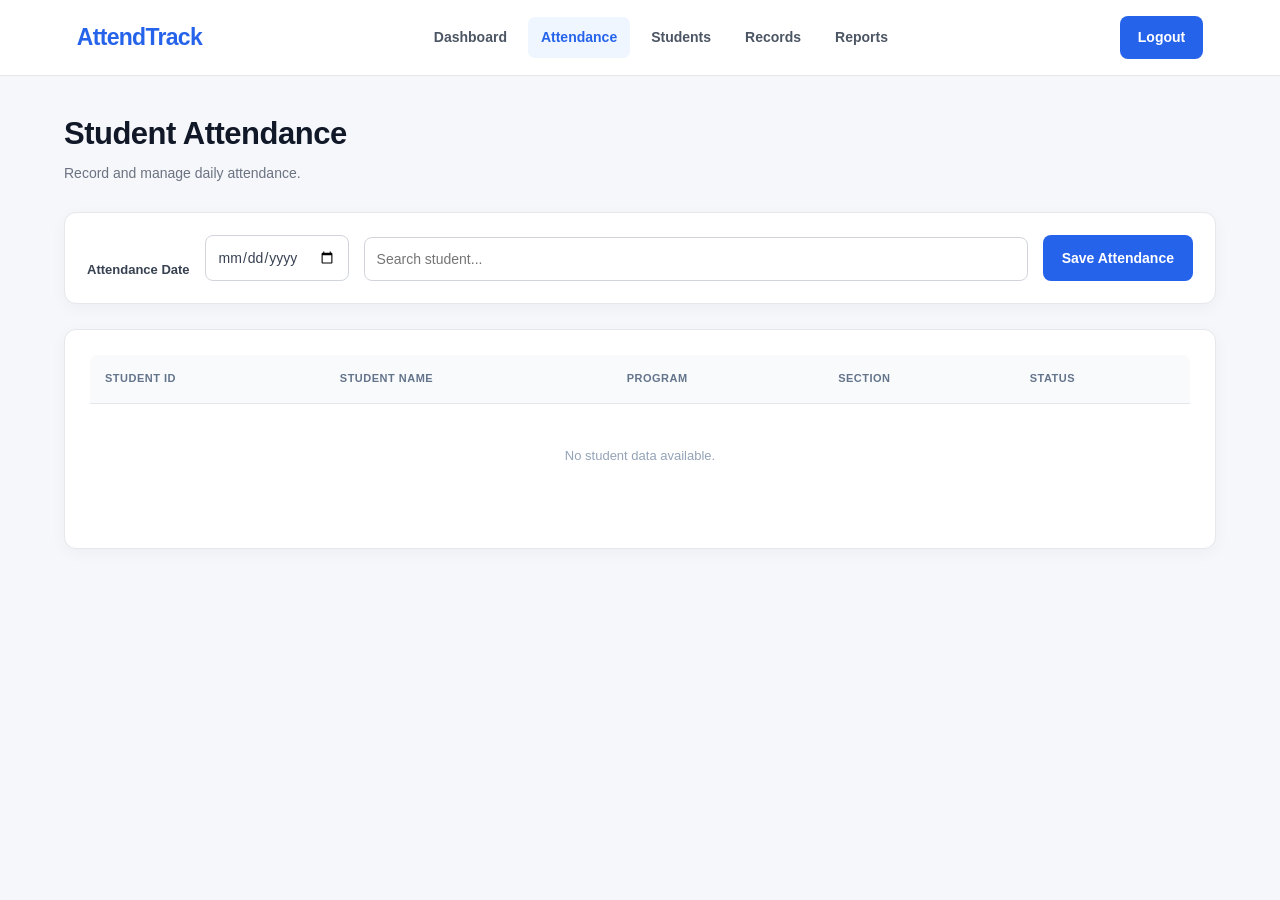
==== attendance.html @ 267f119e "first commit" ====
<!DOCTYPE html>
<html lang="en">
<head>
    <meta charset="UTF-8">
    <meta name="viewport" content="width=device-width, initial-scale=1.0">
    <title>Attendance | AttendTrack</title>
    <link rel="stylesheet" href="style.css">
</head>
<body>
    <header class="dashboard-navbar">
        <a href="dashboard.html" class="logo">AttendTrack</a>
        <nav class="dashboard-nav">
            <a href="dashboard.html">Dashboard</a>
            <a href="attendance.html" class="active">Attendance</a>
            <a href="students.html">Students</a>
            <a href="records.html">Records</a>
            <a href="reports.html">Reports</a>
        </nav>
        <a href="index.html" class="dashboard-logout">Logout</a>
    </header>

    <main class="page-container">
        <div class="page-heading">
            <div>
                <h1>Student Attendance</h1>
                <p>Record and manage daily attendance.</p>
            </div>
        </div>

        <section class="filter-panel">
            <label for="attendanceDate">Attendance Date</label>
            <input type="date" id="attendanceDate">
            <input type="search" id="attendanceSearch"
                   placeholder="Search student..." aria-label="Search student">
            <button type="button" id="saveAttendanceBtn" class="primary-button">
                Save Attendance
            </button>
        </section>

        <section class="table-panel">
            <div class="table-wrapper">
                <table class="data-table">
                    <thead>
                        <tr>
                            <th>Student ID</th>
                            <th>Student Name</th>
                            <th>Program</th>
                            <th>Section</th>
                            <th>Status</th>
                        </tr>
                    </thead>
                    <tbody id="attendanceTableBody">
                        <tr>
                            <td colspan="5" class="empty-state">
                                No student data available.
                            </td>
                        </tr>
                    </tbody>
                </table>
            </div>
            <p id="attendanceMessage" role="status"></p>
        </section>
    </main>
    <script src="app.js"></script>
</body>
</html>
---- style.css ----
/* ==========================================
   STUDENT ATTENDANCE MONITORING SYSTEM
   COMPLETE STYLESHEET
========================================== */

/* RESET */

* {
    margin: 0;
    padding: 0;
    box-sizing: border-box;
}

:root {
    --primary: #2563eb;
    --primary-dark: #1d4ed8;
    --primary-light: #eff6ff;
    --background: #f5f7fb;
    --surface: #ffffff;
    --text: #111827;
    --text-secondary: #6b7280;
    --border: #e5e7eb;
    --success: #15803d;
    --danger: #dc2626;
    --warning: #d97706;
    --radius: 12px;
    --shadow: 0 4px 16px rgba(15, 23, 42, 0.04);
}

html {
    scroll-behavior: smooth;
}

body {
    min-height: 100vh;
    font-family: Arial, Helvetica, sans-serif;
    background: var(--background);
    color: var(--text);
    font-size: 14px;
    line-height: 1.6;
}

a {
    color: inherit;
    text-decoration: none;
}

button,
input,
select,
textarea {
    font: inherit;
}

button,
select {
    cursor: pointer;
}

button:focus-visible,
a:focus-visible,
input:focus-visible,
select:focus-visible {
    outline: 3px solid rgba(37, 99, 235, 0.3);
    outline-offset: 3px;
}

button:disabled {
    cursor: not-allowed;
    opacity: 0.6;
}


/* ==========================================
   NAVIGATION
========================================== */

.navbar,
.dashboard-navbar {
    width: 100%;
    min-height: 76px;
    padding: 16px 6%;
    background: var(--surface);
    border-bottom: 1px solid var(--border);
    display: flex;
    justify-content: space-between;
    align-items: center;
    gap: 24px;
}

.logo {
    flex-shrink: 0;
    color: var(--primary);
    font-size: 23px;
    font-weight: 800;
    letter-spacing: -0.7px;
}

.nav-links,
.dashboard-nav {
    display: flex;
    align-items: center;
    justify-content: center;
    gap: 8px;
    flex-wrap: wrap;
}

.nav-links a,
.dashboard-nav a {
    padding: 9px 13px;
    border-radius: 7px;
    color: #4b5563;
    font-weight: 600;
    transition: background 0.2s, color 0.2s;
}

.nav-links a:hover,
.dashboard-nav a:hover,
.nav-links a.active,
.dashboard-nav a.active {
    color: var(--primary);
    background: var(--primary-light);
}

.nav-button,
.dashboard-logout {
    display: inline-flex;
    align-items: center;
    justify-content: center;
    padding: 10px 18px;
    border-radius: 8px;
    background: var(--primary);
    color: white;
    font-weight: 600;
    white-space: nowrap;
    transition: background 0.2s;
}

.nav-button:hover,
.dashboard-logout:hover {
    background: var(--primary-dark);
}


/* ==========================================
   SHARED BUTTONS
========================================== */

.primary-button,
.secondary-button {
    min-height: 43px;
    padding: 11px 18px;
    border: 1px solid transparent;
    border-radius: 8px;
    display: inline-flex;
    align-items: center;
    justify-content: center;
    gap: 8px;
    font-weight: 600;
    text-align: center;
    transition: background 0.2s, transform 0.2s;
}

.primary-button {
    background: var(--primary);
    color: white;
}

.primary-button:hover {
    background: var(--primary-dark);
    transform: translateY(-1px);
}

.secondary-button {
    background: white;
    color: #374151;
    border-color: var(--border);
}

.secondary-button:hover {
    background: #f9fafb;
    border-color: #cbd5e1;
}


/* ==========================================
   LANDING PAGE - index.html
========================================== */

.hero {
    min-height: 540px;
    padding: 90px 8%;
    display: flex;
    align-items: center;
    background:
        radial-gradient(
            circle at 85% 20%,
            rgba(96, 165, 250, 0.17),
            transparent 32%
        ),
        linear-gradient(135deg, #ffffff 0%, #eff6ff 100%);
}

.hero-content {
    max-width: 760px;
}

.tagline,
.dashboard-label {
    color: var(--primary);
    font-size: 12px;
    font-weight: 800;
    letter-spacing: 2px;
    margin-bottom: 15px;
}

.hero h1 {
    font-size: clamp(34px, 5vw, 56px);
    line-height: 1.15;
    letter-spacing: -1.5px;
    margin-bottom: 22px;
}

.hero h1 span {
    color: var(--primary);
}

.description {
    max-width: 570px;
    color: var(--text-secondary);
    font-size: 16px;
    line-height: 1.9;
    margin-bottom: 30px;
}

.hero .primary-button {
    min-width: 145px;
}

.content-section {
    padding: 65px 8%;
    text-align: center;
    background: white;
    border-bottom: 1px solid var(--border);
}

.content-section h2 {
    margin-bottom: 12px;
    font-size: 28px;
}

.content-section p {
    color: var(--text-secondary);
    font-size: 15px;
}


/* ==========================================
   LOGIN PAGE
========================================== */

.login-page {
    background: white;
}

.login-container {
    min-height: 100vh;
    display: grid;
    grid-template-columns: 1fr 1fr;
}

.login-brand {
    position: relative;
    min-height: 100%;
    padding: 40px 9%;
    display: flex;
    flex-direction: column;
    justify-content: center;
    background:
        radial-gradient(
            circle at 80% 15%,
            rgba(147, 197, 253, 0.25),
            transparent 30%
        ),
        linear-gradient(145deg, #1d4ed8, #1e40af);
    color: white;
}

.back-home {
    position: absolute;
    top: 30px;
    left: 9%;
    color: #dbeafe;
    font-weight: 600;
}

.back-home:hover {
    color: white;
}

.brand-content {
    max-width: 480px;
}

.brand-content h1 {
    margin-bottom: 25px;
    font-size: 36px;
    font-weight: 800;
}

.brand-content h2 {
    margin-bottom: 15px;
    font-size: 30px;
    line-height: 1.3;
}

.brand-content p {
    color: #dbeafe;
    font-size: 15px;
    line-height: 1.9;
}

.login-section {
    padding: 45px 9%;
    display: flex;
    justify-content: center;
    align-items: center;
    background: white;
}

.login-box {
    width: 100%;
    max-width: 410px;
}

.login-box h2 {
    margin-bottom: 8px;
    font-size: 30px;
}

.login-box > p {
    color: var(--text-secondary);
    margin-bottom: 30px;
}

.input-group {
    display: flex;
    flex-direction: column;
    gap: 8px;
    margin-bottom: 21px;
}

.input-group label,
.filter-field label,
.filter-panel label {
    color: #374151;
    font-size: 13px;
    font-weight: 700;
}

.input-group input,
.input-group select {
    width: 100%;
    min-height: 47px;
    padding: 12px 14px;
    border: 1px solid #d1d5db;
    border-radius: 8px;
    background: white;
    outline: none;
    transition: border-color 0.2s, box-shadow 0.2s;
}

.input-group input:focus,
.input-group select:focus {
    border-color: var(--primary);
    box-shadow: 0 0 0 3px rgba(37, 99, 235, 0.1);
}

.login-box .primary-button {
    width: 100%;
    margin-top: 5px;
}


/* ==========================================
   NEW MODERN LOGIN BUTTON
========================================== */

/* Supports either .login-btn or a submit button
   inside .login-box. */

.login-box button[type="submit"],
.login-box .login-btn,
.login-btn {
    width: 100%;
    min-height: 50px;
    padding: 14px 24px;

    display: flex;
    align-items: center;
    justify-content: center;
    gap: 10px;

    background: linear-gradient(135deg, #315eea, #1d4ed8);
    color: #ffffff;

    border: none;
    border-radius: 10px;

    font-family: Arial, Helvetica, sans-serif;
    font-size: 15px;
    font-weight: 700;
    letter-spacing: 0.3px;

    box-shadow: 0 5px 14px rgba(37, 99, 235, 0.25);

    cursor: pointer;

    transition:
        background 0.25s ease,
        box-shadow 0.25s ease,
        transform 0.25s ease;
}

.login-box button[type="submit"]:hover,
.login-box .login-btn:hover,
.login-btn:hover {
    background: linear-gradient(135deg, #2563eb, #1e40af);
    box-shadow: 0 8px 20px rgba(37, 99, 235, 0.35);
    transform: translateY(-2px);
}

.login-box button[type="submit"]:active,
.login-box .login-btn:active,
.login-btn:active {
    transform: translateY(0);
    box-shadow: 0 3px 8px rgba(37, 99, 235, 0.2);
}

.login-box button[type="submit"]:focus-visible,
.login-box .login-btn:focus-visible,
.login-btn:focus-visible {
    outline: 3px solid #93c5fd;
    outline-offset: 3px;
}

.login-box button[type="submit"]:disabled,
.login-btn:disabled {
    opacity: 0.65;
    cursor: not-allowed;
    transform: none;
    box-shadow: none;
}

.login-arrow {
    font-size: 20px;
    line-height: 1;
}

#loginMessage {
    margin-top: 12px;
    overflow-wrap: anywhere;
}


/* ==========================================
   DASHBOARD
========================================== */

.dashboard-container,
.page-container {
    width: 100%;
    max-width: 1280px;
    margin: 0 auto;
    padding: 38px 5% 55px;
}

.dashboard-welcome {
    display: flex;
    justify-content: space-between;
    align-items: center;
    gap: 20px;
    margin-bottom: 30px;
}

.dashboard-welcome h1,
.page-heading h1 {
    font-size: 31px;
    line-height: 1.3;
    letter-spacing: -0.5px;
    margin-bottom: 8px;
}

.dashboard-welcome > div > p:last-child,
.page-heading p {
    color: var(--text-secondary);
    font-size: 14px;
}

.dashboard-stats,
.report-summary-grid {
    display: grid;
    grid-template-columns: repeat(4, minmax(0, 1fr));
    gap: 20px;
    margin-bottom: 28px;
}

.dashboard-stat-card {
    min-width: 0;
    padding: 23px;
    background: var(--surface);
    border: 1px solid var(--border);
    border-radius: var(--radius);
    box-shadow: var(--shadow);
}

.dashboard-stat-card p {
    color: var(--text-secondary);
    font-size: 13px;
    font-weight: 600;
    margin-bottom: 13px;
}

.dashboard-stat-card h2 {
    color: var(--primary);
    font-size: 30px;
    line-height: 1.2;
    overflow-wrap: anywhere;
}

.dashboard-panel {
    padding: 25px;
    background: white;
    border: 1px solid var(--border);
    border-radius: var(--radius);
    box-shadow: var(--shadow);
}

.dashboard-panel h2 {
    font-size: 20px;
    margin-bottom: 12px;
}

.dashboard-panel p {
    color: var(--text-secondary);
}


/* ==========================================
   PAGE HEADINGS
========================================== */

.page-heading {
    display: flex;
    justify-content: space-between;
    align-items: center;
    gap: 20px;
    margin-bottom: 27px;
}

.page-heading > div {
    min-width: 0;
}

.page-heading .primary-button {
    flex-shrink: 0;
}


/* ==========================================
   FILTER PANELS
========================================== */

.filter-panel {
    display: flex;
    align-items: end;
    gap: 15px;
    flex-wrap: wrap;
    padding: 22px;
    margin-bottom: 25px;
    background: white;
    border: 1px solid var(--border);
    border-radius: var(--radius);
    box-shadow: var(--shadow);
}

.filter-panel > label {
    display: flex;
    flex-direction: column;
    gap: 7px;
}

.filter-panel input,
.filter-panel select,
.filter-field input,
.filter-field select {
    min-width: 0;
    min-height: 43px;
    padding: 10px 12px;
    border: 1px solid #d1d5db;
    border-radius: 8px;
    color: #374151;
    background: white;
    outline: none;
}

.filter-panel > input[type="search"] {
    flex: 1;
    min-width: 180px;
}

.filter-field {
    display: flex;
    flex: 1;
    flex-direction: column;
    gap: 7px;
    min-width: 140px;
}

.filter-field input,
.filter-field select {
    width: 100%;
}

.filter-panel input:focus,
.filter-panel select:focus {
    border-color: var(--primary);
    box-shadow: 0 0 0 3px rgba(37, 99, 235, 0.1);
}

.filter-panel .primary-button,
.filter-panel .secondary-button {
    flex-shrink: 0;
}


/* ==========================================
   TABLE PANELS
========================================== */

.table-panel {
    min-width: 0;
    padding: 25px;
    background: white;
    border: 1px solid var(--border);
    border-radius: var(--radius);
    box-shadow: var(--shadow);
}

.table-toolbar {
    display: flex;
    justify-content: space-between;
    align-items: center;
    gap: 18px;
    margin-bottom: 22px;
}

.table-toolbar h2 {
    font-size: 20px;
}

.table-toolbar input {
    width: 260px;
    max-width: 100%;
    min-height: 43px;
    padding: 10px 13px;
    border: 1px solid #d1d5db;
    border-radius: 8px;
    outline: none;
}

.table-toolbar input:focus {
    border-color: var(--primary);
    box-shadow: 0 0 0 3px rgba(37, 99, 235, 0.1);
}

.table-wrapper {
    width: 100%;
    overflow-x: auto;
    border-radius: 8px;
}

.data-table {
    width: 100%;
    border-collapse: collapse;
    text-align: left;
}

.data-table thead {
    background: #f8fafc;
}

.data-table th {
    padding: 15px;
    color: #64748b;
    font-size: 11px;
    font-weight: 700;
    letter-spacing: 0.5px;
    text-transform: uppercase;
    white-space: nowrap;
    border-bottom: 1px solid var(--border);
}

.data-table td {
    padding: 15px;
    color: #374151;
    font-size: 13px;
    border-bottom: 1px solid #f1f5f9;
    vertical-align: middle;
}

.data-table tbody tr:last-child td {
    border-bottom: none;
}

.data-table tbody tr:hover {
    background: #f8fafc;
}

.data-table .empty-state {
    padding: 42px 18px;
    color: #94a3b8;
    text-align: center;
    white-space: normal;
}

#attendanceMessage,
#recordsMessage,
#reportMessage {
    margin-top: 15px;
    color: var(--text-secondary);
    overflow-wrap: anywhere;
}


/* ==========================================
   STATUS BADGES
========================================== */

.status-badge {
    display: inline-flex;
    align-items: center;
    justify-content: center;
    padding: 5px 10px;
    border-radius: 20px;
    font-size: 12px;
    font-weight: 700;
    white-space: nowrap;
}

.status-present {
    color: #166534;
    background: #dcfce7;
}

.status-absent {
    color: #991b1b;
    background: #fee2e2;
}

.status-late {
    color: #92400e;
    background: #fef3c7;
}

.status-pending {
    color: #475569;
    background: #f1f5f9;
}


/* ==========================================
   ADD STUDENT MODAL
========================================== */

.modal-overlay[hidden] {
    display: none !important;
}

.modal-overlay {
    position: fixed;
    inset: 0;
    z-index: 1000;
    padding: 20px;
    background: rgba(15, 23, 42, 0.55);
    display: flex;
    justify-content: center;
    align-items: center;
    overflow-y: auto;
}

.modal-content {
    width: 100%;
    max-width: 650px;
    max-height: calc(100vh - 40px);
    overflow-y: auto;
    padding: 28px;
    background: white;
    border-radius: 14px;
    box-shadow: 0 20px 60px rgba(15, 23, 42, 0.2);
}

.modal-header {
    display: flex;
    align-items: flex-start;
    justify-content: space-between;
    gap: 20px;
    margin-bottom: 25px;
}

.modal-header h2 {
    font-size: 23px;
    margin-bottom: 5px;
}

.modal-header p {
    color: var(--text-secondary);
}

.modal-close {
    width: 36px;
    height: 36px;
    flex-shrink: 0;
    border: none;
    border-radius: 8px;
    background: #f3f4f6;
    color: #374151;
    font-size: 25px;
    line-height: 1;
}

.modal-close:hover {
    background: #e5e7eb;
}

.form-grid {
    display: grid;
    grid-template-columns: repeat(2, minmax(0, 1fr));
    column-gap: 18px;
}

.form-grid .input-group {
    min-width: 0;
}

.form-grid .input-group input,
.form-grid .input-group select {
    width: 100%;
    min-height: 44px;
    padding: 11px 12px;
    border: 1px solid #d1d5db;
    border-radius: 8px;
    background: white;
}

.form-grid .input-group input:focus,
.form-grid .input-group select:focus {
    border-color: var(--primary);
    outline: 2px solid rgba(37, 99, 235, 0.12);
}

.modal-actions {
    display: flex;
    justify-content: flex-end;
    gap: 12px;
    margin-top: 22px;
}

#studentFormMessage {
    margin-top: 10px;
    color: var(--text-secondary);
    overflow-wrap: anywhere;
}


/* ==========================================
   RESPONSIVE: TABLETS
========================================== */

@media (max-width: 1024px) {
    .navbar,
    .dashboard-navbar {
        padding-left: 4%;
        padding-right: 4%;
        gap: 16px;
    }

    .nav-links,
    .dashboard-nav {
        gap: 3px;
    }

    .nav-links a,
    .dashboard-nav a {
        padding: 8px;
        font-size: 12px;
    }

    .dashboard-stats,
    .report-summary-grid {
        grid-template-columns: repeat(2, minmax(0, 1fr));
    }

    .login-brand {
        padding-left: 8%;
        padding-right: 8%;
    }

    .login-section {
        padding-left: 7%;
        padding-right: 7%;
    }
}


/* ==========================================
   RESPONSIVE: MOBILE
========================================== */

@media (max-width: 700px) {
    .navbar,
    .dashboard-navbar {
        padding: 17px 5%;
        flex-wrap: wrap;
        gap: 13px;
    }

    .logo {
        font-size: 21px;
    }

    .nav-links,
    .dashboard-nav {
        width: 100%;
        order: 3;
        justify-content: flex-start;
        overflow-x: auto;
        flex-wrap: nowrap;
        padding-bottom: 3px;
    }

    .nav-links a,
    .dashboard-nav a {
        flex-shrink: 0;
    }

    .nav-button,
    .dashboard-logout {
        margin-left: auto;
    }

    .hero {
        min-height: 460px;
        padding: 65px 6%;
    }

    .hero h1 {
        letter-spacing: -0.8px;
    }

    .description {
        font-size: 14px;
    }

    .content-section {
        padding: 45px 6%;
    }

    .login-container {
        grid-template-columns: 1fr;
    }

    .login-brand {
        min-height: 280px;
        padding: 80px 7% 35px;
    }

    .back-home {
        top: 24px;
        left: 7%;
    }

    .brand-content h1 {
        font-size: 29px;
        margin-bottom: 12px;
    }

    .brand-content h2 {
        font-size: 23px;
    }

    .login-section {
        padding: 40px 7%;
    }

    .dashboard-container,
    .page-container {
        padding: 28px 5% 40px;
    }

    .dashboard-welcome,
    .page-heading {
        align-items: flex-start;
        flex-direction: column;
    }

    .dashboard-welcome h1,
    .page-heading h1 {
        font-size: 27px;
    }

    .dashboard-stats,
    .report-summary-grid {
        gap: 12px;
    }

    .dashboard-stat-card {
        padding: 18px;
    }

    .dashboard-stat-card h2 {
        font-size: 25px;
    }

    .filter-panel {
        align-items: stretch;
        flex-direction: column;
        padding: 17px;
    }

    .filter-panel > label,
    .filter-panel > input,
    .filter-panel > select,
    .filter-panel > button,
    .filter-field {
        width: 100%;
    }

    .filter-panel input,
    .filter-panel select {
        width: 100%;
    }

    .table-panel {
        padding: 17px;
    }

    .table-toolbar {
        align-items: stretch;
        flex-direction: column;
    }

    .table-toolbar input {
        width: 100%;
    }

    .data-table th,
    .data-table td {
        padding: 12px;
    }
}


/* ==========================================
   RESPONSIVE: SMALL MOBILE
========================================== */

@media (max-width: 500px) {
    .modal-content {
        padding: 20px;
    }

    .form-grid {
        grid-template-columns: 1fr;
    }

    .modal-actions {
        flex-direction: column-reverse;
    }

    .modal-actions button {
        width: 100%;
    }
}

@media (max-width: 400px) {
    .dashboard-stats,
    .report-summary-grid {
        grid-template-columns: 1fr;
    }

    .dashboard-stat-card {
        padding: 18px;
    }

    .hero h1 {
        font-size: 32px;
    }

    .page-heading .primary-button {
        width: 100%;
    }
}
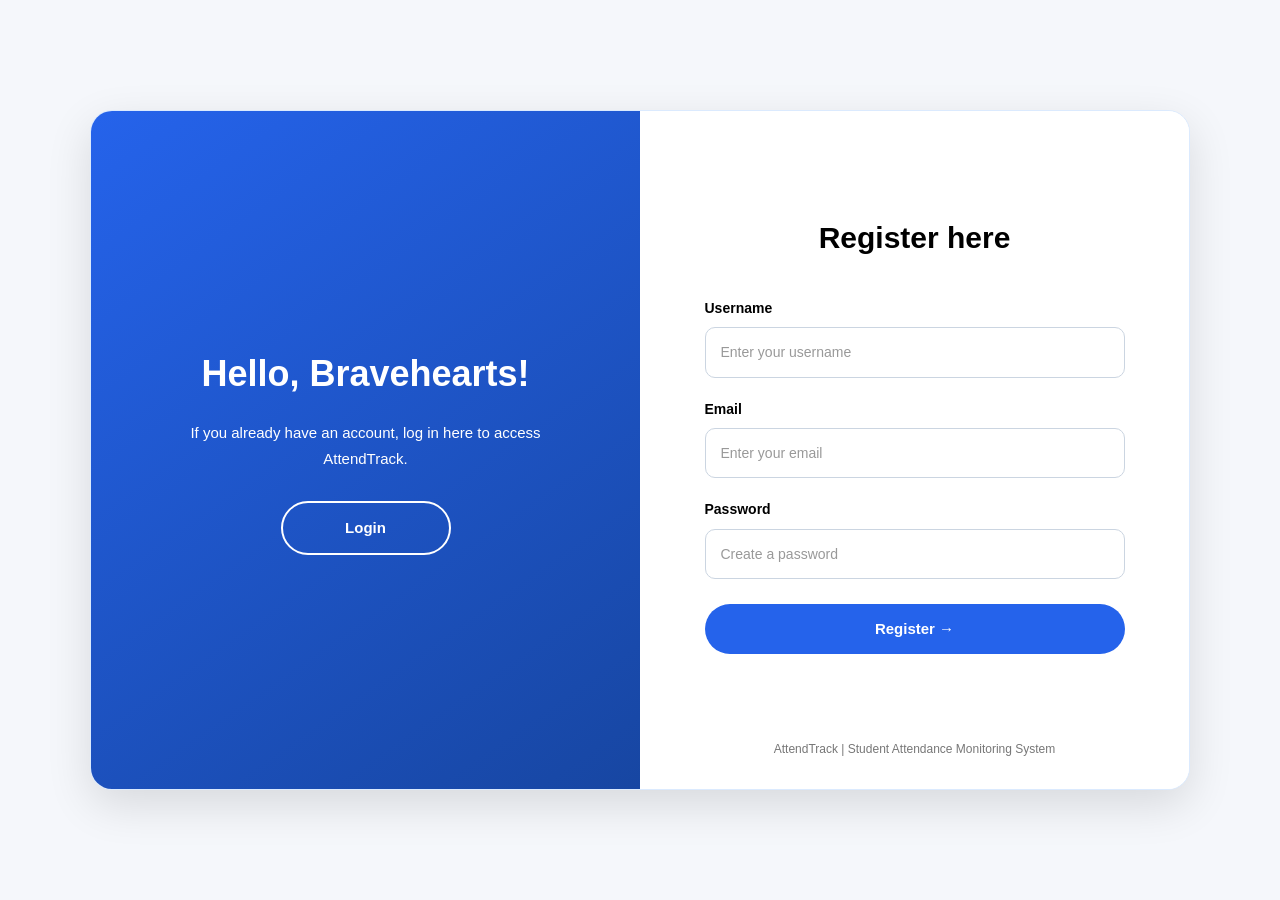
==== commit 77faed93: "Update AttendTrack frontend pages" ====
--- a/attendance.html
+++ b/attendance.html
@@ -7,9 +7,14 @@
     <title>Attendance | AttendTrack</title>
     <link rel="stylesheet" href="style.css">
 </head>
+
 <body>
+
+    <!-- NAVIGATION -->
     <header class="dashboard-navbar">
+
         <a href="dashboard.html" class="logo">AttendTrack</a>
+
         <nav class="dashboard-nav">
             <a href="dashboard.html">Dashboard</a>
             <a href="attendance.html" class="active">Attendance</a>
@@ -17,10 +22,16 @@
             <a href="records.html">Records</a>
             <a href="reports.html">Reports</a>
         </nav>
+
         <a href="index.html" class="dashboard-logout">Logout</a>
+
     </header>
 
+
+    <!-- MAIN CONTENT -->
     <main class="page-container">
+
+        <!-- PAGE HEADING -->
         <div class="page-heading">
             <div>
                 <h1>Student Attendance</h1>
@@ -28,40 +39,82 @@
             </div>
         </div>
 
+
+        <!-- ATTENDANCE FILTER -->
         <section class="filter-panel">
+
             <label for="attendanceDate">Attendance Date</label>
-            <input type="date" id="attendanceDate">
-            <input type="search" id="attendanceSearch"
-                   placeholder="Search student..." aria-label="Search student">
-            <button type="button" id="saveAttendanceBtn" class="primary-button">
+
+            <input
+                type="date"
+                id="attendanceDate"
+                required>
+
+            <input
+                type="search"
+                id="attendanceSearch"
+                placeholder="Search student..."
+                aria-label="Search student">
+
+            <button
+                type="button"
+                id="saveAttendanceBtn"
+                class="primary-button">
+
                 Save Attendance
+
             </button>
+
         </section>
 
+
+        <!-- ATTENDANCE TABLE -->
         <section class="table-panel">
+
             <div class="table-wrapper">
+
                 <table class="data-table">
+
                     <thead>
                         <tr>
                             <th>Student ID</th>
                             <th>Student Name</th>
                             <th>Program</th>
                             <th>Section</th>
+                            <th>Time In</th>
+                            <th>Time Out</th>
                             <th>Status</th>
                         </tr>
                     </thead>
+
                     <tbody id="attendanceTableBody">
+
                         <tr>
-                            <td colspan="5" class="empty-state">
-                                No student data available.
+                            <td colspan="7" class="empty-state">
+                                Loading student data...
                             </td>
                         </tr>
+
                     </tbody>
+
                 </table>
+
             </div>
-            <p id="attendanceMessage" role="status"></p>
+
+            <!-- ATTENDANCE MESSAGE -->
+            <p
+                id="attendanceMessage"
+                role="status"
+                aria-live="polite">
+            </p>
+
         </section>
+
     </main>
+
+
+    <!-- JAVASCRIPT -->
     <script src="app.js"></script>
+
 </body>
-</html>+</html>
--- a/style.css
+++ b/style.css
@@ -1,11 +1,9 @@
-
 /* ==========================================
    STUDENT ATTENDANCE MONITORING SYSTEM
    COMPLETE STYLESHEET
 ========================================== */
 
 /* RESET */
-
 * {
     margin: 0;
     padding: 0;
@@ -71,7 +69,6 @@
     opacity: 0.6;
 }
 
-
 /* ==========================================
    NAVIGATION
 ========================================== */
@@ -142,7 +139,6 @@
     background: var(--primary-dark);
 }
 
-
 /* ==========================================
    SHARED BUTTONS
 ========================================== */
@@ -183,9 +179,8 @@
     border-color: #cbd5e1;
 }
 
-
-/* ==========================================
-   LANDING PAGE - index.html
+/* ==========================================
+   LANDING PAGE
 ========================================== */
 
 .hero {
@@ -255,198 +250,220 @@
     font-size: 15px;
 }
 
-
-/* ==========================================
-   LOGIN PAGE
+/* ==========================================
+   LOGIN AND REGISTER PAGE
+   BLUE AND WHITE THEME
 ========================================== */
 
 .login-page {
-    background: white;
-}
-
-.login-container {
     min-height: 100vh;
+    padding: 35px 20px;
+    display: flex;
+    align-items: center;
+    justify-content: center;
+    background:
+        radial-gradient(
+            circle at 10% 10%,
+            rgba(37, 99, 235, 0.12),
+            transparent 32%
+        ),
+        radial-gradient(
+            circle at 90% 90%,
+            rgba(96, 165, 250, 0.12),
+            transparent 32%
+        ),
+        #f5f8ff;
+}
+
+.auth-container {
+    width: 100%;
+    max-width: 1150px;
+    min-height: 650px;
     display: grid;
     grid-template-columns: 1fr 1fr;
-}
-
-.login-brand {
-    position: relative;
-    min-height: 100%;
-    padding: 40px 9%;
+    overflow: hidden;
+    background: #ffffff;
+    border: 1px solid #dbeafe;
+    border-radius: 22px;
+    box-shadow: 0 18px 50px rgba(30, 64, 175, 0.12);
+}
+
+.auth-panel {
+    min-width: 0;
+    padding: 55px clamp(25px, 5vw, 65px);
     display: flex;
     flex-direction: column;
     justify-content: center;
+}
+
+/* LEFT LOGIN PANEL */
+
+.login-panel {
+    color: #ffffff;
     background:
         radial-gradient(
             circle at 80% 15%,
             rgba(147, 197, 253, 0.25),
-            transparent 30%
+            transparent 35%
         ),
-        linear-gradient(145deg, #1d4ed8, #1e40af);
-    color: white;
-}
-
-.back-home {
-    position: absolute;
-    top: 30px;
-    left: 9%;
-    color: #dbeafe;
-    font-weight: 600;
-}
-
-.back-home:hover {
-    color: white;
-}
-
-.brand-content {
-    max-width: 480px;
-}
-
-.brand-content h1 {
-    margin-bottom: 25px;
-    font-size: 36px;
+        linear-gradient(145deg, #2563eb, #1746a2);
+    border-right: 1px solid #dbeafe;
+}
+
+/* WELCOME TEXT */
+
+.auth-welcome {
+    margin-bottom: 42px;
+    text-align: center;
+}
+
+.auth-welcome h1 {
+    margin-bottom: 18px;
+    color: #ffffff;
+    font-size: clamp(32px, 4vw, 45px);
+    line-height: 1.2;
     font-weight: 800;
-}
-
-.brand-content h2 {
-    margin-bottom: 15px;
-    font-size: 30px;
+    letter-spacing: 1px;
+    text-shadow: 0 3px 15px rgba(0, 0, 0, 0.15);
+}
+
+.auth-welcome h2 {
+    margin-bottom: 12px;
+    color: #ffffff;
+    font-size: 27px;
+}
+
+.auth-welcome p {
+    color: #e6edff;
+    font-size: 14px;
+    line-height: 1.8;
+}
+
+/* FORM CONTAINERS */
+
+.login-form-container,
+.register-form-container {
+    width: 100%;
+    max-width: 410px;
+    margin: 0 auto;
+}
+
+/* FORM HEADERS */
+
+.auth-header {
+    margin-bottom: 28px;
+    text-align: center;
+}
+
+.auth-header h2 {
+    margin-bottom: 8px;
+    color: #1d4ed8;
+    font-size: 29px;
     line-height: 1.3;
 }
 
-.brand-content p {
-    color: #dbeafe;
-    font-size: 15px;
-    line-height: 1.9;
-}
-
-.login-section {
-    padding: 45px 9%;
-    display: flex;
-    justify-content: center;
-    align-items: center;
-    background: white;
-}
-
-.login-box {
-    width: 100%;
-    max-width: 410px;
-}
-
-.login-box h2 {
-    margin-bottom: 8px;
-    font-size: 30px;
-}
-
-.login-box > p {
-    color: var(--text-secondary);
-    margin-bottom: 30px;
-}
-
-.input-group {
+.auth-header p {
+    color: #6b7280;
+    font-size: 14px;
+    line-height: 1.6;
+}
+
+/* INPUT FIELDS */
+
+.auth-panel .input-group {
     display: flex;
     flex-direction: column;
     gap: 8px;
-    margin-bottom: 21px;
-}
-
-.input-group label,
-.filter-field label,
-.filter-panel label {
+    margin-bottom: 20px;
+}
+
+.auth-panel .input-group label {
     color: #374151;
     font-size: 13px;
     font-weight: 700;
 }
 
-.input-group input,
-.input-group select {
-    width: 100%;
-    min-height: 47px;
-    padding: 12px 14px;
+.login-panel .input-group label {
+    color: #ffffff;
+}
+
+.auth-panel .input-group input {
+    width: 100%;
+    min-height: 49px;
+    padding: 12px 15px;
+    color: #1f2937;
+    background: #ffffff;
     border: 1px solid #d1d5db;
-    border-radius: 8px;
-    background: white;
+    border-radius: 9px;
     outline: none;
-    transition: border-color 0.2s, box-shadow 0.2s;
-}
-
-.input-group input:focus,
-.input-group select:focus {
-    border-color: var(--primary);
-    box-shadow: 0 0 0 3px rgba(37, 99, 235, 0.1);
-}
-
-.login-box .primary-button {
-    width: 100%;
-    margin-top: 5px;
-}
-
-
-/* ==========================================
-   NEW MODERN LOGIN BUTTON
-========================================== */
-
-/* Supports either .login-btn or a submit button
-   inside .login-box. */
-
-.login-box button[type="submit"],
-.login-box .login-btn,
-.login-btn {
-    width: 100%;
-    min-height: 50px;
-    padding: 14px 24px;
-
+    font-size: 14px;
+    transition: 0.25s ease;
+}
+
+.auth-panel .input-group input::placeholder {
+    color: #9ca3af;
+}
+
+.auth-panel .input-group input:focus {
+    border-color: #2563eb;
+    box-shadow: 0 0 0 3px rgba(37, 99, 235, 0.15);
+}
+
+/* LOGIN AND REGISTER BUTTONS */
+
+.login-btn,
+.register-btn {
+    width: 100%;
+    min-height: 49px;
+    padding: 13px 20px;
     display: flex;
     align-items: center;
     justify-content: center;
     gap: 10px;
-
-    background: linear-gradient(135deg, #315eea, #1d4ed8);
-    color: #ffffff;
-
     border: none;
-    border-radius: 10px;
-
-    font-family: Arial, Helvetica, sans-serif;
+    border-radius: 9px;
     font-size: 15px;
     font-weight: 700;
-    letter-spacing: 0.3px;
-
-    box-shadow: 0 5px 14px rgba(37, 99, 235, 0.25);
-
     cursor: pointer;
-
-    transition:
-        background 0.25s ease,
-        box-shadow 0.25s ease,
-        transform 0.25s ease;
-}
-
-.login-box button[type="submit"]:hover,
-.login-box .login-btn:hover,
+    transition: 0.25s ease;
+}
+
+/* LOGIN BUTTON */
+
+.login-btn {
+    color: #1d4ed8;
+    background: #ffffff;
+    box-shadow: 0 5px 14px rgba(15, 23, 42, 0.12);
+}
+
 .login-btn:hover {
+    color: #1e40af;
+    background: #eff6ff;
+    box-shadow: 0 8px 20px rgba(15, 23, 42, 0.18);
+    transform: translateY(-2px);
+}
+
+/* REGISTER BUTTON */
+
+.register-btn {
+    color: #ffffff;
+    background: linear-gradient(135deg, #3b82f6, #1d4ed8);
+    box-shadow: 0 5px 14px rgba(37, 99, 235, 0.22);
+}
+
+.register-btn:hover {
     background: linear-gradient(135deg, #2563eb, #1e40af);
-    box-shadow: 0 8px 20px rgba(37, 99, 235, 0.35);
+    box-shadow: 0 8px 20px rgba(37, 99, 235, 0.3);
     transform: translateY(-2px);
 }
 
-.login-box button[type="submit"]:active,
-.login-box .login-btn:active,
-.login-btn:active {
+.login-btn:active,
+.register-btn:active {
     transform: translateY(0);
-    box-shadow: 0 3px 8px rgba(37, 99, 235, 0.2);
-}
-
-.login-box button[type="submit"]:focus-visible,
-.login-box .login-btn:focus-visible,
-.login-btn:focus-visible {
-    outline: 3px solid #93c5fd;
-    outline-offset: 3px;
-}
-
-.login-box button[type="submit"]:disabled,
-.login-btn:disabled {
+}
+
+.login-btn:disabled,
+.register-btn:disabled {
     opacity: 0.65;
     cursor: not-allowed;
     transform: none;
@@ -458,11 +475,146 @@
     line-height: 1;
 }
 
+/* FORM MESSAGES */
+
+#loginMessage,
+#registerMessage {
+    min-height: 1.5em;
+    margin-top: 12px;
+    font-size: 13px;
+    overflow-wrap: anywhere;
+}
+
 #loginMessage {
-    margin-top: 12px;
-    overflow-wrap: anywhere;
-}
-
+    color: #fee2e2;
+}
+
+#registerMessage {
+    color: #dc2626;
+}
+
+/* REGISTER PANEL */
+
+.register-panel {
+    position: relative;
+    color: #1f2937;
+    background:
+        radial-gradient(
+            circle at 80% 15%,
+            rgba(219, 234, 254, 0.5),
+            transparent 40%
+        ),
+        #ffffff;
+}
+
+.register-panel .auth-subtitle {
+    margin-top: 45px;
+    margin-bottom: 0;
+    color: #9ca3af;
+    font-size: 12px;
+    text-align: center;
+}
+
+/* ==========================================
+   LOGIN OPTIONS
+========================================== */
+
+.login-options {
+    display: flex;
+    justify-content: space-between;
+    align-items: center;
+    gap: 12px;
+    margin: 4px 0 20px;
+    font-size: 13px;
+}
+
+.remember-me {
+    display: inline-flex;
+    align-items: center;
+    gap: 8px;
+    color: #374151;
+    font-weight: 500;
+    cursor: pointer;
+    user-select: none;
+    transition: color 0.2s ease;
+}
+
+.remember-me:hover {
+    color: var(--primary);
+}
+
+.remember-me input[type="checkbox"] {
+    appearance: none;
+    -webkit-appearance: none;
+    width: 17px;
+    height: 17px;
+    margin: 0;
+    flex-shrink: 0;
+    display: grid;
+    place-content: center;
+    border: 1.5px solid #cbd5e1;
+    border-radius: 5px;
+    background: white;
+    cursor: pointer;
+    transition: background-color 0.2s ease,
+                border-color 0.2s ease,
+                box-shadow 0.2s ease;
+}
+
+.remember-me input[type="checkbox"]::before {
+    content: "";
+    width: 4px;
+    height: 8px;
+    border: solid white;
+    border-width: 0 2px 2px 0;
+    transform: rotate(45deg) scale(0);
+    transition: transform 0.15s ease;
+}
+
+.remember-me input[type="checkbox"]:checked {
+    background: var(--primary);
+    border-color: var(--primary);
+}
+
+.remember-me input[type="checkbox"]:checked::before {
+    transform: rotate(45deg) scale(1);
+}
+
+.remember-me input[type="checkbox"]:focus-visible {
+    outline: 3px solid rgba(37, 99, 235, 0.2);
+    outline-offset: 3px;
+}
+
+.forgot-password {
+    color: var(--primary);
+    font-weight: 700;
+    text-decoration: none;
+    white-space: nowrap;
+    transition: color 0.2s ease;
+}
+
+.forgot-password:hover {
+    color: var(--primary-dark);
+    text-decoration: underline;
+    text-underline-offset: 3px;
+}
+
+.forgot-password:focus-visible {
+    outline: 2px solid var(--primary);
+    outline-offset: 4px;
+    border-radius: 3px;
+}
+
+@media (max-width: 400px) {
+    .login-options {
+        gap: 8px;
+        font-size: 12px;
+    }
+
+    .remember-me {
+        gap: 6px;
+    }
+}
 
 /* ==========================================
    DASHBOARD
@@ -529,12 +681,15 @@
     overflow-wrap: anywhere;
 }
 
+/* ATTENDANCE OVERVIEW */
+
 .dashboard-panel {
     padding: 25px;
     background: white;
     border: 1px solid var(--border);
     border-radius: var(--radius);
     box-shadow: var(--shadow);
+    margin-bottom: 20px;
 }
 
 .dashboard-panel h2 {
@@ -546,6 +701,49 @@
     color: var(--text-secondary);
 }
 
+/* ATTENDANCE CHART */
+
+.chart-card {
+    width: 100%;
+    padding: 26px;
+    margin-top: 20px;
+    background: var(--surface);
+    border: 1px solid var(--border);
+    border-radius: var(--radius);
+    box-shadow: var(--shadow);
+}
+
+.chart-header {
+    display: flex;
+    justify-content: space-between;
+    align-items: center;
+    gap: 15px;
+    margin-bottom: 25px;
+}
+
+.chart-header h2 {
+    color: var(--text);
+    font-size: 21px;
+    font-weight: 700;
+    margin-bottom: 5px;
+}
+
+.chart-header p {
+    color: var(--text-secondary);
+    font-size: 13px;
+}
+
+.chart-container {
+    position: relative;
+    width: 100%;
+    height: 350px;
+}
+
+.dashboard-message {
+    margin-top: 18px;
+    color: var(--text-secondary);
+    font-size: 13px;
+}
 
 /* ==========================================
    PAGE HEADINGS
@@ -566,7 +764,6 @@
 .page-heading .primary-button {
     flex-shrink: 0;
 }
-
 
 /* ==========================================
    FILTER PANELS
@@ -633,8 +830,6 @@
 .filter-panel .secondary-button {
     flex-shrink: 0;
 }
-
-
 /* ==========================================
    TABLE PANELS
 ========================================== */
@@ -733,7 +928,6 @@
     overflow-wrap: anywhere;
 }
 
-
 /* ==========================================
    STATUS BADGES
 ========================================== */
@@ -768,7 +962,6 @@
     color: #475569;
     background: #f1f5f9;
 }
-
 
 /* ==========================================
    ADD STUDENT MODAL
@@ -873,12 +1066,12 @@
     overflow-wrap: anywhere;
 }
 
-
 /* ==========================================
    RESPONSIVE: TABLETS
 ========================================== */
 
 @media (max-width: 1024px) {
+
     .navbar,
     .dashboard-navbar {
         padding-left: 4%;
@@ -901,24 +1094,49 @@
     .report-summary-grid {
         grid-template-columns: repeat(2, minmax(0, 1fr));
     }
-
-    .login-brand {
-        padding-left: 8%;
-        padding-right: 8%;
-    }
-
-    .login-section {
-        padding-left: 7%;
-        padding-right: 7%;
-    }
-}
-
+}
+
+/* ==========================================
+   RESPONSIVE: LOGIN AND REGISTER
+========================================== */
+
+@media (max-width: 800px) {
+
+    .login-page {
+        padding: 20px 14px;
+        align-items: flex-start;
+    }
+
+    .auth-container {
+        max-width: 560px;
+        grid-template-columns: 1fr;
+    }
+
+    .auth-panel {
+        padding: 42px clamp(22px, 7vw, 55px);
+    }
+
+    .auth-welcome {
+        margin-bottom: 28px;
+    }
+
+    .login-panel {
+        min-height: 520px;
+        border-right: none;
+        border-bottom: 1px solid #dbeafe;
+    }
+
+    .register-panel {
+        min-height: 540px;
+    }
+}
 
 /* ==========================================
    RESPONSIVE: MOBILE
 ========================================== */
 
 @media (max-width: 700px) {
+
     .navbar,
     .dashboard-navbar {
         padding: 17px 5%;
@@ -967,33 +1185,6 @@
         padding: 45px 6%;
     }
 
-    .login-container {
-        grid-template-columns: 1fr;
-    }
-
-    .login-brand {
-        min-height: 280px;
-        padding: 80px 7% 35px;
-    }
-
-    .back-home {
-        top: 24px;
-        left: 7%;
-    }
-
-    .brand-content h1 {
-        font-size: 29px;
-        margin-bottom: 12px;
-    }
-
-    .brand-content h2 {
-        font-size: 23px;
-    }
-
-    .login-section {
-        padding: 40px 7%;
-    }
-
     .dashboard-container,
     .page-container {
         padding: 28px 5% 40px;
@@ -1021,6 +1212,20 @@
 
     .dashboard-stat-card h2 {
         font-size: 25px;
+    }
+
+    /* MOBILE ATTENDANCE CHART */
+
+    .chart-card {
+        padding: 18px;
+    }
+
+    .chart-container {
+        height: 280px;
+    }
+
+    .chart-header h2 {
+        font-size: 18px;
     }
 
     .filter-panel {
@@ -1061,12 +1266,12 @@
     }
 }
 
-
 /* ==========================================
    RESPONSIVE: SMALL MOBILE
 ========================================== */
 
 @media (max-width: 500px) {
+
     .modal-content {
         padding: 20px;
     }
@@ -1082,9 +1287,34 @@
     .modal-actions button {
         width: 100%;
     }
-}
+
+    .auth-container {
+        border-radius: 16px;
+    }
+
+    .auth-panel {
+        padding: 34px 22px;
+    }
+
+    .auth-welcome h1 {
+        font-size: 28px;
+    }
+
+    .auth-welcome h2 {
+        font-size: 23px;
+    }
+
+    .auth-header h2 {
+        font-size: 25px;
+    }
+}
+
+/* ==========================================
+   RESPONSIVE: EXTRA SMALL MOBILE
+========================================== */
 
 @media (max-width: 400px) {
+
     .dashboard-stats,
     .report-summary-grid {
         grid-template-columns: 1fr;
@@ -1101,4 +1331,325 @@
     .page-heading .primary-button {
         width: 100%;
     }
+
+    .login-options {
+        gap: 8px;
+        font-size: 12px;
+    }
+
+    .remember-me {
+        gap: 6px;
+    }
+}
+
+/* ==========================================
+   ATTENDTRACK SLIDING LOGIN / REGISTER
+========================================== */
+
+.login-page {
+    min-height: 100vh;
+    padding: 30px 20px;
+    display: flex;
+    justify-content: center;
+    align-items: center;
+    background: #f5f7fb;
+}
+
+.auth-container {
+    position: relative;
+    width: 100%;
+    max-width: 1100px;
+    min-height: 680px;
+    display: grid;
+    grid-template-columns: 1fr 1fr;
+    overflow: hidden;
+    background: #ffffff;
+    border-radius: 22px;
+    box-shadow: 0 15px 45px rgba(0, 0, 0, 0.12);
+}
+
+/* BLUE PANEL */
+
+.auth-welcome-panel {
+    grid-column: 1;
+    grid-row: 1;
+    z-index: 2;
+    padding: 50px;
+    display: flex;
+    align-items: center;
+    justify-content: center;
+    text-align: center;
+    color: white;
+
+    background:
+        linear-gradient(145deg, #2563eb, #1746a2);
+
+    transition: transform 0.65s ease-in-out;
+}
+
+.welcome-content {
+    width: 100%;
+    max-width: 390px;
+}
+
+.welcome-content h1 {
+    margin-bottom: 18px;
+    color: white;
+    font-size: 36px;
+    font-weight: 800;
+}
+
+.welcome-content p {
+    margin-bottom: 30px;
+    color: #ffffff;
+    font-size: 15px;
+    line-height: 1.7;
+}
+
+.switch-btn {
+    min-width: 170px;
+    padding: 13px 25px;
+    color: white;
+    background: transparent;
+    border: 2px solid white;
+    border-radius: 30px;
+    font-size: 15px;
+    font-weight: 700;
+    cursor: pointer;
+    transition: 0.25s ease;
+}
+
+.switch-btn:hover {
+    color: #2563eb;
+    background: white;
+}
+
+/* WHITE FORM PANEL */
+
+.auth-form-panel {
+    position: relative;
+    grid-column: 2;
+    grid-row: 1;
+    min-width: 0;
+    padding: 55px clamp(25px, 5vw, 70px);
+    display: flex;
+    flex-direction: column;
+    justify-content: center;
+    background: white;
+    transition: transform 0.65s ease-in-out;
+}
+
+.auth-form-content {
+    width: 100%;
+    max-width: 420px;
+    margin: 0 auto;
+}
+
+.auth-form-content[hidden],
+.welcome-content[hidden] {
+    display: none !important;
+}
+
+.auth-form-content h2 {
+    margin-bottom: 35px;
+    color: #000000;
+    font-size: 30px;
+    text-align: center;
+}
+
+/* FORM INPUTS */
+
+.auth-form-panel .input-group {
+    display: flex;
+    flex-direction: column;
+    gap: 8px;
+    margin-bottom: 20px;
+}
+
+.auth-form-panel .input-group label {
+    color: #000000;
+    font-size: 14px;
+    font-weight: 700;
+    text-align: left;
+}
+
+.auth-form-panel .input-group input {
+    width: 100%;
+    min-height: 48px;
+    padding: 13px 15px;
+    color: #000000;
+    background: white;
+    border: 1px solid #cbd5e1;
+    border-radius: 10px;
+    outline: none;
+    font-size: 14px;
+}
+
+.auth-form-panel .input-group input::placeholder {
+    color: #999999;
+}
+
+.auth-form-panel .input-group input:focus {
+    border-color: #2563eb;
+    box-shadow: 0 0 0 3px rgba(37, 99, 235, 0.12);
+}
+
+/* SUBMIT BUTTON */
+
+.auth-submit-btn {
+    width: 100%;
+    min-height: 48px;
+    margin-top: 5px;
+    padding: 13px;
+    color: white;
+    background: #2563eb;
+    border: none;
+    border-radius: 30px;
+    font-size: 15px;
+    font-weight: 700;
+    cursor: pointer;
+    transition: 0.25s ease;
+}
+
+.auth-submit-btn:hover {
+    background: #1746a2;
+    transform: translateY(-2px);
+}
+
+/* FORM MESSAGES */
+
+#loginMessage,
+#registerMessage {
+    min-height: 20px;
+    margin-top: 12px;
+    font-size: 13px;
+    overflow-wrap: anywhere;
+}
+
+#loginMessage,
+#registerMessage {
+    color: #dc2626;
+}
+
+/* FOOTER */
+
+.auth-footer {
+    position: absolute;
+    bottom: 30px;
+    left: 0;
+    width: 100%;
+    padding: 0 15px;
+    color: #777777;
+    font-size: 12px;
+    text-align: center;
+}
+
+/* SLIDING ANIMATION */
+
+.auth-container.show-login .auth-welcome-panel {
+    transform: translateX(100%);
+}
+
+.auth-container.show-login .auth-form-panel {
+    transform: translateX(-100%);
+}
+
+/* RESPONSIVE */
+
+@media (max-width: 750px) {
+    .login-page {
+        padding: 15px;
+    }
+
+    .auth-container {
+        min-height: 650px;
+    }
+
+    .auth-welcome-panel {
+        padding: 25px;
+    }
+
+    .auth-form-panel {
+        padding: 35px 22px 75px;
+    }
+
+    .welcome-content h1 {
+        font-size: 27px;
+    }
+
+    .auth-form-content h2 {
+        font-size: 24px;
+    }
+}
+
+@media (max-width: 550px) {
+    .auth-container {
+        grid-template-columns: 1fr;
+        min-height: 700px;
+    }
+
+    .auth-welcome-panel {
+        grid-column: 1;
+        grid-row: 1;
+        min-height: 230px;
+        padding: 25px;
+    }
+
+    .auth-form-panel {
+        grid-column: 1;
+        grid-row: 2;
+        min-height: 450px;
+        padding: 35px 25px 75px;
+        transform: none !important;
+    }
+
+    .auth-container.show-login .auth-welcome-panel {
+        transform: none;
+    }
+
+    .auth-container.show-login .auth-form-panel {
+        transform: none;
+    }
+
+    .auth-footer {
+        bottom: 18px;
+    }
+}
+/* REMEMBER ME AND FORGOT PASSWORD */
+
+.login-options {
+    width: 100%;
+    display: flex;
+    justify-content: space-between;
+    align-items: center;
+    gap: 10px;
+    margin: 5px 0 22px;
+    font-size: 12px;
+}
+
+.remember-me {
+    display: flex;
+    align-items: center;
+    gap: 7px;
+    color: #000000;
+    cursor: pointer;
+    font-weight: 500;
+}
+
+.remember-me input {
+    width: 14px;
+    height: 14px;
+    accent-color: #2563eb;
+    cursor: pointer;
+}
+
+.forgot-password {
+    color: #2563eb;
+    font-weight: 600;
+    text-decoration: none;
+    white-space: nowrap;
+}
+
+.forgot-password:hover {
+    text-decoration: underline;
 }
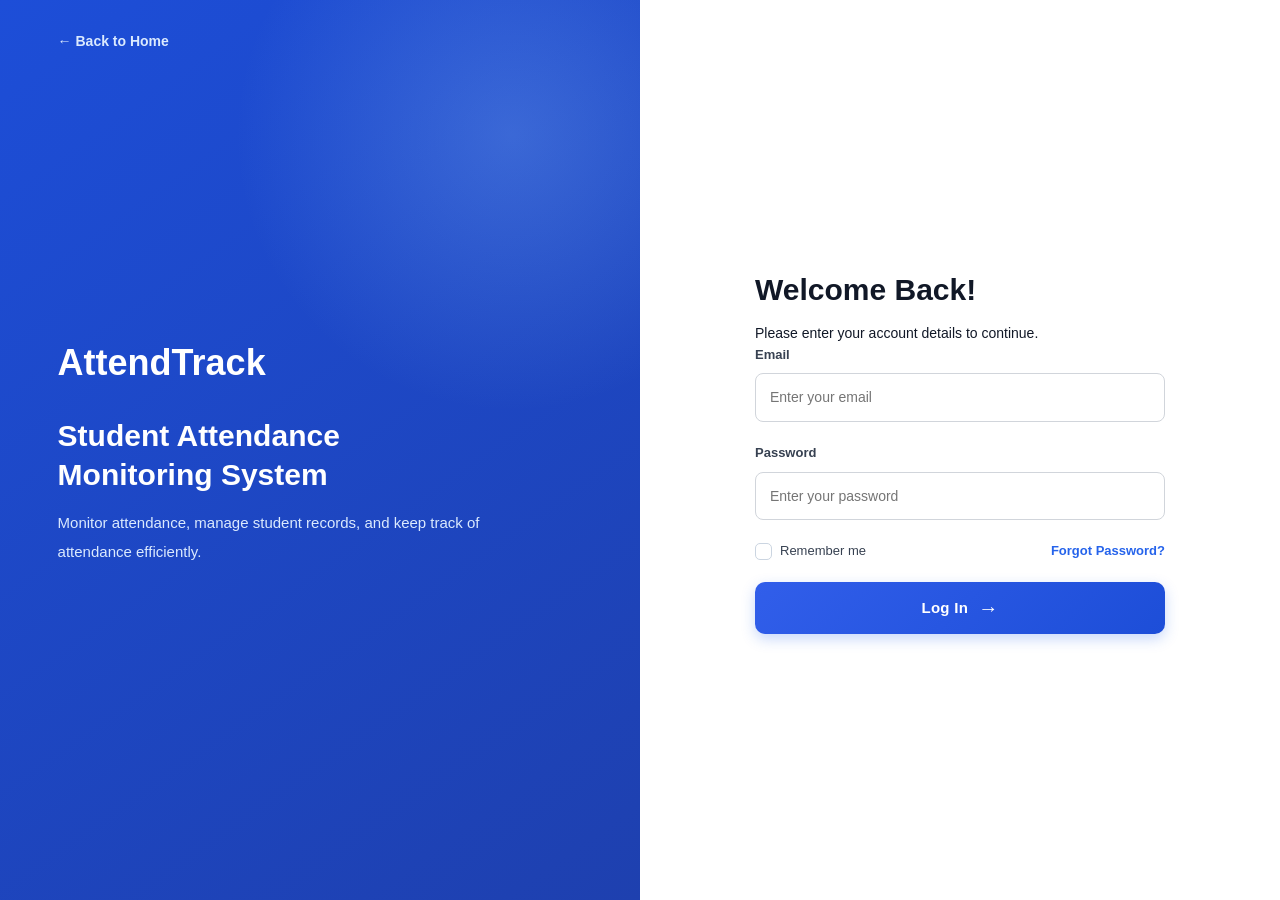
==== commit 872499fa: "Improve AttendTrack frontend with RFID and academic management" ====
--- a/attendance.html
+++ b/attendance.html
@@ -6,15 +6,13 @@
     <meta name="viewport" content="width=device-width, initial-scale=1.0">
     <title>Attendance | AttendTrack</title>
     <link rel="stylesheet" href="style.css">
+<link rel="stylesheet" href="layout.css">
 </head>
+<body>
+    <div style="padding:10px 4%;background:#eef3fb;display:flex;gap:14px;flex-wrap:wrap;font:14px Arial"><a href="programs.html">Programs</a><a href="academic-years.html">Academic Years</a><a href="enrollments.html">Enrollments</a><a href="sessions.html">Attendance Sessions</a><a href="rfid-simulator.html">RFID Simulator</a></div>
 
-<body>
-
-    <!-- NAVIGATION -->
     <header class="dashboard-navbar">
-
         <a href="dashboard.html" class="logo">AttendTrack</a>
-
         <nav class="dashboard-nav">
             <a href="dashboard.html">Dashboard</a>
             <a href="attendance.html" class="active">Attendance</a>
@@ -22,16 +20,10 @@
             <a href="records.html">Records</a>
             <a href="reports.html">Reports</a>
         </nav>
-
         <a href="index.html" class="dashboard-logout">Logout</a>
-
     </header>
 
-
-    <!-- MAIN CONTENT -->
     <main class="page-container">
-
-        <!-- PAGE HEADING -->
         <div class="page-heading">
             <div>
                 <h1>Student Attendance</h1>
@@ -39,82 +31,42 @@
             </div>
         </div>
 
-
-        <!-- ATTENDANCE FILTER -->
         <section class="filter-panel">
-
             <label for="attendanceDate">Attendance Date</label>
-
-            <input
-                type="date"
-                id="attendanceDate"
-                required>
-
-            <input
-                type="search"
-                id="attendanceSearch"
-                placeholder="Search student..."
-                aria-label="Search student">
-
-            <button
-                type="button"
-                id="saveAttendanceBtn"
-                class="primary-button">
-
+            <input type="date" id="attendanceDate">
+            <input type="search" id="attendanceSearch"
+                   placeholder="Search student..." aria-label="Search student">
+            <button type="button" id="saveAttendanceBtn" class="primary-button">
                 Save Attendance
-
             </button>
-
         </section>
 
-
-        <!-- ATTENDANCE TABLE -->
         <section class="table-panel">
-
             <div class="table-wrapper">
-
                 <table class="data-table">
-
                     <thead>
                         <tr>
                             <th>Student ID</th>
                             <th>Student Name</th>
                             <th>Program</th>
                             <th>Section</th>
-                            <th>Time In</th>
-                            <th>Time Out</th>
                             <th>Status</th>
                         </tr>
                     </thead>
-
                     <tbody id="attendanceTableBody">
-
                         <tr>
-                            <td colspan="7" class="empty-state">
-                                Loading student data...
+                            <td colspan="5" class="empty-state">
+                                No student data available.
                             </td>
                         </tr>
-
                     </tbody>
-
                 </table>
-
             </div>
-
-            <!-- ATTENDANCE MESSAGE -->
-            <p
-                id="attendanceMessage"
-                role="status"
-                aria-live="polite">
-            </p>
-
+            <p id="attendanceMessage" role="status"></p>
         </section>
-
     </main>
-
-
-    <!-- JAVASCRIPT -->
+    <script src="api.js"></script>
     <script src="app.js"></script>
-
+<script src="layout.js"></script>
 </body>
-</html>
+</html>
--- a/style.css
+++ b/style.css
@@ -180,7 +180,7 @@
 }
 
 /* ==========================================
-   LANDING PAGE
+   LANDING PAGE - index.html
 ========================================== */
 
 .hero {
@@ -251,219 +251,185 @@
 }
 
 /* ==========================================
-   LOGIN AND REGISTER PAGE
-   BLUE AND WHITE THEME
+   LOGIN PAGE
 ========================================== */
 
 .login-page {
+    background: white;
+}
+
+.login-container {
     min-height: 100vh;
-    padding: 35px 20px;
-    display: flex;
-    align-items: center;
-    justify-content: center;
-    background:
-        radial-gradient(
-            circle at 10% 10%,
-            rgba(37, 99, 235, 0.12),
-            transparent 32%
-        ),
-        radial-gradient(
-            circle at 90% 90%,
-            rgba(96, 165, 250, 0.12),
-            transparent 32%
-        ),
-        #f5f8ff;
-}
-
-.auth-container {
-    width: 100%;
-    max-width: 1150px;
-    min-height: 650px;
     display: grid;
     grid-template-columns: 1fr 1fr;
-    overflow: hidden;
-    background: #ffffff;
-    border: 1px solid #dbeafe;
-    border-radius: 22px;
-    box-shadow: 0 18px 50px rgba(30, 64, 175, 0.12);
-}
-
-.auth-panel {
-    min-width: 0;
-    padding: 55px clamp(25px, 5vw, 65px);
+}
+
+.login-brand {
+    position: relative;
+    min-height: 100%;
+    padding: 40px 9%;
     display: flex;
     flex-direction: column;
     justify-content: center;
-}
-
-/* LEFT LOGIN PANEL */
-
-.login-panel {
-    color: #ffffff;
     background:
         radial-gradient(
             circle at 80% 15%,
             rgba(147, 197, 253, 0.25),
-            transparent 35%
+            transparent 30%
         ),
-        linear-gradient(145deg, #2563eb, #1746a2);
-    border-right: 1px solid #dbeafe;
-}
-
-/* WELCOME TEXT */
-
-.auth-welcome {
-    margin-bottom: 42px;
-    text-align: center;
-}
-
-.auth-welcome h1 {
-    margin-bottom: 18px;
-    color: #ffffff;
-    font-size: clamp(32px, 4vw, 45px);
-    line-height: 1.2;
+        linear-gradient(145deg, #1d4ed8, #1e40af);
+    color: white;
+}
+
+.back-home {
+    position: absolute;
+    top: 30px;
+    left: 9%;
+    color: #dbeafe;
+    font-weight: 600;
+}
+
+.back-home:hover {
+    color: white;
+}
+
+.brand-content {
+    max-width: 480px;
+}
+
+.brand-content h1 {
+    margin-bottom: 25px;
+    font-size: 36px;
     font-weight: 800;
-    letter-spacing: 1px;
-    text-shadow: 0 3px 15px rgba(0, 0, 0, 0.15);
-}
-
-.auth-welcome h2 {
-    margin-bottom: 12px;
-    color: #ffffff;
-    font-size: 27px;
-}
-
-.auth-welcome p {
-    color: #e6edff;
-    font-size: 14px;
-    line-height: 1.8;
-}
-
-/* FORM CONTAINERS */
-
-.login-form-container,
-.register-form-container {
+}
+
+.brand-content h2 {
+    margin-bottom: 15px;
+    font-size: 30px;
+    line-height: 1.3;
+}
+
+.brand-content p {
+    color: #dbeafe;
+    font-size: 15px;
+    line-height: 1.9;
+}
+
+.login-section {
+    padding: 45px 9%;
+    display: flex;
+    justify-content: center;
+    align-items: center;
+    background: white;
+}
+
+.login-box {
     width: 100%;
     max-width: 410px;
-    margin: 0 auto;
-}
-
-/* FORM HEADERS */
-
-.auth-header {
-    margin-bottom: 28px;
-    text-align: center;
-}
-
-.auth-header h2 {
+}
+
+.login-box h2 {
     margin-bottom: 8px;
-    color: #1d4ed8;
-    font-size: 29px;
-    line-height: 1.3;
-}
-
-.auth-header p {
-    color: #6b7280;
-    font-size: 14px;
-    line-height: 1.6;
-}
-
-/* INPUT FIELDS */
-
-.auth-panel .input-group {
+    font-size: 30px;
+}
+
+.login-box > p {
+    color: var(--text-secondary);
+    margin-bottom: 30px;
+}
+
+.input-group {
     display: flex;
     flex-direction: column;
     gap: 8px;
-    margin-bottom: 20px;
-}
-
-.auth-panel .input-group label {
+    margin-bottom: 21px;
+}
+
+.input-group label,
+.filter-field label,
+.filter-panel label {
     color: #374151;
     font-size: 13px;
     font-weight: 700;
 }
 
-.login-panel .input-group label {
-    color: #ffffff;
-}
-
-.auth-panel .input-group input {
+.input-group input,
+.input-group select {
     width: 100%;
-    min-height: 49px;
-    padding: 12px 15px;
-    color: #1f2937;
-    background: #ffffff;
+    min-height: 47px;
+    padding: 12px 14px;
     border: 1px solid #d1d5db;
-    border-radius: 9px;
+    border-radius: 8px;
+    background: white;
     outline: none;
-    font-size: 14px;
-    transition: 0.25s ease;
-}
-
-.auth-panel .input-group input::placeholder {
-    color: #9ca3af;
-}
-
-.auth-panel .input-group input:focus {
-    border-color: #2563eb;
-    box-shadow: 0 0 0 3px rgba(37, 99, 235, 0.15);
-}
-
-/* LOGIN AND REGISTER BUTTONS */
-
-.login-btn,
-.register-btn {
+    transition: border-color 0.2s, box-shadow 0.2s;
+}
+
+.input-group input:focus,
+.input-group select:focus {
+    border-color: var(--primary);
+    box-shadow: 0 0 0 3px rgba(37, 99, 235, 0.1);
+}
+
+.login-box .primary-button {
     width: 100%;
-    min-height: 49px;
-    padding: 13px 20px;
+    margin-top: 5px;
+}
+
+/* ==========================================
+   NEW MODERN LOGIN BUTTON
+========================================== */
+
+.login-box button[type="submit"],
+.login-box .login-btn,
+.login-btn {
+    width: 100%;
+    min-height: 50px;
+    padding: 14px 24px;
     display: flex;
     align-items: center;
     justify-content: center;
     gap: 10px;
+    background: linear-gradient(135deg, #315eea, #1d4ed8);
+    color: #ffffff;
     border: none;
-    border-radius: 9px;
+    border-radius: 10px;
+    font-family: Arial, Helvetica, sans-serif;
     font-size: 15px;
     font-weight: 700;
+    letter-spacing: 0.3px;
+    box-shadow: 0 5px 14px rgba(37, 99, 235, 0.25);
     cursor: pointer;
-    transition: 0.25s ease;
-}
-
-/* LOGIN BUTTON */
-
-.login-btn {
-    color: #1d4ed8;
-    background: #ffffff;
-    box-shadow: 0 5px 14px rgba(15, 23, 42, 0.12);
-}
-
+    transition:
+        background 0.25s ease,
+        box-shadow 0.25s ease,
+        transform 0.25s ease;
+}
+
+.login-box button[type="submit"]:hover,
+.login-box .login-btn:hover,
 .login-btn:hover {
-    color: #1e40af;
-    background: #eff6ff;
-    box-shadow: 0 8px 20px rgba(15, 23, 42, 0.18);
+    background: linear-gradient(135deg, #2563eb, #1e40af);
+    box-shadow: 0 8px 20px rgba(37, 99, 235, 0.35);
     transform: translateY(-2px);
 }
 
-/* REGISTER BUTTON */
-
-.register-btn {
-    color: #ffffff;
-    background: linear-gradient(135deg, #3b82f6, #1d4ed8);
-    box-shadow: 0 5px 14px rgba(37, 99, 235, 0.22);
-}
-
-.register-btn:hover {
-    background: linear-gradient(135deg, #2563eb, #1e40af);
-    box-shadow: 0 8px 20px rgba(37, 99, 235, 0.3);
-    transform: translateY(-2px);
-}
-
-.login-btn:active,
-.register-btn:active {
+.login-box button[type="submit"]:active,
+.login-box .login-btn:active,
+.login-btn:active {
     transform: translateY(0);
-}
-
-.login-btn:disabled,
-.register-btn:disabled {
+    box-shadow: 0 3px 8px rgba(37, 99, 235, 0.2);
+}
+
+.login-box button[type="submit"]:focus-visible,
+.login-box .login-btn:focus-visible,
+.login-btn:focus-visible {
+    outline: 3px solid #93c5fd;
+    outline-offset: 3px;
+}
+
+.login-box button[type="submit"]:disabled,
+.login-btn:disabled {
     opacity: 0.65;
     cursor: not-allowed;
     transform: none;
@@ -475,48 +441,13 @@
     line-height: 1;
 }
 
-/* FORM MESSAGES */
-
-#loginMessage,
-#registerMessage {
-    min-height: 1.5em;
+#loginMessage {
     margin-top: 12px;
-    font-size: 13px;
     overflow-wrap: anywhere;
 }
 
-#loginMessage {
-    color: #fee2e2;
-}
-
-#registerMessage {
-    color: #dc2626;
-}
-
-/* REGISTER PANEL */
-
-.register-panel {
-    position: relative;
-    color: #1f2937;
-    background:
-        radial-gradient(
-            circle at 80% 15%,
-            rgba(219, 234, 254, 0.5),
-            transparent 40%
-        ),
-        #ffffff;
-}
-
-.register-panel .auth-subtitle {
-    margin-top: 45px;
-    margin-bottom: 0;
-    color: #9ca3af;
-    font-size: 12px;
-    text-align: center;
-}
-
-/* ==========================================
-   LOGIN OPTIONS
+/* ==========================================
+   LOGIN OPTIONS: REMEMBER ME & FORGOT PASSWORD
 ========================================== */
 
 .login-options {
@@ -556,9 +487,10 @@
     border-radius: 5px;
     background: white;
     cursor: pointer;
-    transition: background-color 0.2s ease,
-                border-color 0.2s ease,
-                box-shadow 0.2s ease;
+    transition:
+        background-color 0.2s ease,
+        border-color 0.2s ease,
+        box-shadow 0.2s ease;
 }
 
 .remember-me input[type="checkbox"]::before {
@@ -681,15 +613,12 @@
     overflow-wrap: anywhere;
 }
 
-/* ATTENDANCE OVERVIEW */
-
 .dashboard-panel {
     padding: 25px;
     background: white;
     border: 1px solid var(--border);
     border-radius: var(--radius);
     box-shadow: var(--shadow);
-    margin-bottom: 20px;
 }
 
 .dashboard-panel h2 {
@@ -699,50 +628,6 @@
 
 .dashboard-panel p {
     color: var(--text-secondary);
-}
-
-/* ATTENDANCE CHART */
-
-.chart-card {
-    width: 100%;
-    padding: 26px;
-    margin-top: 20px;
-    background: var(--surface);
-    border: 1px solid var(--border);
-    border-radius: var(--radius);
-    box-shadow: var(--shadow);
-}
-
-.chart-header {
-    display: flex;
-    justify-content: space-between;
-    align-items: center;
-    gap: 15px;
-    margin-bottom: 25px;
-}
-
-.chart-header h2 {
-    color: var(--text);
-    font-size: 21px;
-    font-weight: 700;
-    margin-bottom: 5px;
-}
-
-.chart-header p {
-    color: var(--text-secondary);
-    font-size: 13px;
-}
-
-.chart-container {
-    position: relative;
-    width: 100%;
-    height: 350px;
-}
-
-.dashboard-message {
-    margin-top: 18px;
-    color: var(--text-secondary);
-    font-size: 13px;
 }
 
 /* ==========================================
@@ -830,6 +715,7 @@
 .filter-panel .secondary-button {
     flex-shrink: 0;
 }
+
 /* ==========================================
    TABLE PANELS
 ========================================== */
@@ -1071,7 +957,6 @@
 ========================================== */
 
 @media (max-width: 1024px) {
-
     .navbar,
     .dashboard-navbar {
         padding-left: 4%;
@@ -1094,40 +979,15 @@
     .report-summary-grid {
         grid-template-columns: repeat(2, minmax(0, 1fr));
     }
-}
-
-/* ==========================================
-   RESPONSIVE: LOGIN AND REGISTER
-========================================== */
-
-@media (max-width: 800px) {
-
-    .login-page {
-        padding: 20px 14px;
-        align-items: flex-start;
-    }
-
-    .auth-container {
-        max-width: 560px;
-        grid-template-columns: 1fr;
-    }
-
-    .auth-panel {
-        padding: 42px clamp(22px, 7vw, 55px);
-    }
-
-    .auth-welcome {
-        margin-bottom: 28px;
-    }
-
-    .login-panel {
-        min-height: 520px;
-        border-right: none;
-        border-bottom: 1px solid #dbeafe;
-    }
-
-    .register-panel {
-        min-height: 540px;
+
+    .login-brand {
+        padding-left: 8%;
+        padding-right: 8%;
+    }
+
+    .login-section {
+        padding-left: 7%;
+        padding-right: 7%;
     }
 }
 
@@ -1136,7 +996,6 @@
 ========================================== */
 
 @media (max-width: 700px) {
-
     .navbar,
     .dashboard-navbar {
         padding: 17px 5%;
@@ -1185,6 +1044,33 @@
         padding: 45px 6%;
     }
 
+    .login-container {
+        grid-template-columns: 1fr;
+    }
+
+    .login-brand {
+        min-height: 280px;
+        padding: 80px 7% 35px;
+    }
+
+    .back-home {
+        top: 24px;
+        left: 7%;
+    }
+
+    .brand-content h1 {
+        font-size: 29px;
+        margin-bottom: 12px;
+    }
+
+    .brand-content h2 {
+        font-size: 23px;
+    }
+
+    .login-section {
+        padding: 40px 7%;
+    }
+
     .dashboard-container,
     .page-container {
         padding: 28px 5% 40px;
@@ -1212,20 +1098,6 @@
 
     .dashboard-stat-card h2 {
         font-size: 25px;
-    }
-
-    /* MOBILE ATTENDANCE CHART */
-
-    .chart-card {
-        padding: 18px;
-    }
-
-    .chart-container {
-        height: 280px;
-    }
-
-    .chart-header h2 {
-        font-size: 18px;
     }
 
     .filter-panel {
@@ -1271,7 +1143,6 @@
 ========================================== */
 
 @media (max-width: 500px) {
-
     .modal-content {
         padding: 20px;
     }
@@ -1287,34 +1158,9 @@
     .modal-actions button {
         width: 100%;
     }
-
-    .auth-container {
-        border-radius: 16px;
-    }
-
-    .auth-panel {
-        padding: 34px 22px;
-    }
-
-    .auth-welcome h1 {
-        font-size: 28px;
-    }
-
-    .auth-welcome h2 {
-        font-size: 23px;
-    }
-
-    .auth-header h2 {
-        font-size: 25px;
-    }
-}
-
-/* ==========================================
-   RESPONSIVE: EXTRA SMALL MOBILE
-========================================== */
+}
 
 @media (max-width: 400px) {
-
     .dashboard-stats,
     .report-summary-grid {
         grid-template-columns: 1fr;
@@ -1331,325 +1177,4 @@
     .page-heading .primary-button {
         width: 100%;
     }
-
-    .login-options {
-        gap: 8px;
-        font-size: 12px;
-    }
-
-    .remember-me {
-        gap: 6px;
-    }
-}
-
-/* ==========================================
-   ATTENDTRACK SLIDING LOGIN / REGISTER
-========================================== */
-
-.login-page {
-    min-height: 100vh;
-    padding: 30px 20px;
-    display: flex;
-    justify-content: center;
-    align-items: center;
-    background: #f5f7fb;
-}
-
-.auth-container {
-    position: relative;
-    width: 100%;
-    max-width: 1100px;
-    min-height: 680px;
-    display: grid;
-    grid-template-columns: 1fr 1fr;
-    overflow: hidden;
-    background: #ffffff;
-    border-radius: 22px;
-    box-shadow: 0 15px 45px rgba(0, 0, 0, 0.12);
-}
-
-/* BLUE PANEL */
-
-.auth-welcome-panel {
-    grid-column: 1;
-    grid-row: 1;
-    z-index: 2;
-    padding: 50px;
-    display: flex;
-    align-items: center;
-    justify-content: center;
-    text-align: center;
-    color: white;
-
-    background:
-        linear-gradient(145deg, #2563eb, #1746a2);
-
-    transition: transform 0.65s ease-in-out;
-}
-
-.welcome-content {
-    width: 100%;
-    max-width: 390px;
-}
-
-.welcome-content h1 {
-    margin-bottom: 18px;
-    color: white;
-    font-size: 36px;
-    font-weight: 800;
-}
-
-.welcome-content p {
-    margin-bottom: 30px;
-    color: #ffffff;
-    font-size: 15px;
-    line-height: 1.7;
-}
-
-.switch-btn {
-    min-width: 170px;
-    padding: 13px 25px;
-    color: white;
-    background: transparent;
-    border: 2px solid white;
-    border-radius: 30px;
-    font-size: 15px;
-    font-weight: 700;
-    cursor: pointer;
-    transition: 0.25s ease;
-}
-
-.switch-btn:hover {
-    color: #2563eb;
-    background: white;
-}
-
-/* WHITE FORM PANEL */
-
-.auth-form-panel {
-    position: relative;
-    grid-column: 2;
-    grid-row: 1;
-    min-width: 0;
-    padding: 55px clamp(25px, 5vw, 70px);
-    display: flex;
-    flex-direction: column;
-    justify-content: center;
-    background: white;
-    transition: transform 0.65s ease-in-out;
-}
-
-.auth-form-content {
-    width: 100%;
-    max-width: 420px;
-    margin: 0 auto;
-}
-
-.auth-form-content[hidden],
-.welcome-content[hidden] {
-    display: none !important;
-}
-
-.auth-form-content h2 {
-    margin-bottom: 35px;
-    color: #000000;
-    font-size: 30px;
-    text-align: center;
-}
-
-/* FORM INPUTS */
-
-.auth-form-panel .input-group {
-    display: flex;
-    flex-direction: column;
-    gap: 8px;
-    margin-bottom: 20px;
-}
-
-.auth-form-panel .input-group label {
-    color: #000000;
-    font-size: 14px;
-    font-weight: 700;
-    text-align: left;
-}
-
-.auth-form-panel .input-group input {
-    width: 100%;
-    min-height: 48px;
-    padding: 13px 15px;
-    color: #000000;
-    background: white;
-    border: 1px solid #cbd5e1;
-    border-radius: 10px;
-    outline: none;
-    font-size: 14px;
-}
-
-.auth-form-panel .input-group input::placeholder {
-    color: #999999;
-}
-
-.auth-form-panel .input-group input:focus {
-    border-color: #2563eb;
-    box-shadow: 0 0 0 3px rgba(37, 99, 235, 0.12);
-}
-
-/* SUBMIT BUTTON */
-
-.auth-submit-btn {
-    width: 100%;
-    min-height: 48px;
-    margin-top: 5px;
-    padding: 13px;
-    color: white;
-    background: #2563eb;
-    border: none;
-    border-radius: 30px;
-    font-size: 15px;
-    font-weight: 700;
-    cursor: pointer;
-    transition: 0.25s ease;
-}
-
-.auth-submit-btn:hover {
-    background: #1746a2;
-    transform: translateY(-2px);
-}
-
-/* FORM MESSAGES */
-
-#loginMessage,
-#registerMessage {
-    min-height: 20px;
-    margin-top: 12px;
-    font-size: 13px;
-    overflow-wrap: anywhere;
-}
-
-#loginMessage,
-#registerMessage {
-    color: #dc2626;
-}
-
-/* FOOTER */
-
-.auth-footer {
-    position: absolute;
-    bottom: 30px;
-    left: 0;
-    width: 100%;
-    padding: 0 15px;
-    color: #777777;
-    font-size: 12px;
-    text-align: center;
-}
-
-/* SLIDING ANIMATION */
-
-.auth-container.show-login .auth-welcome-panel {
-    transform: translateX(100%);
-}
-
-.auth-container.show-login .auth-form-panel {
-    transform: translateX(-100%);
-}
-
-/* RESPONSIVE */
-
-@media (max-width: 750px) {
-    .login-page {
-        padding: 15px;
-    }
-
-    .auth-container {
-        min-height: 650px;
-    }
-
-    .auth-welcome-panel {
-        padding: 25px;
-    }
-
-    .auth-form-panel {
-        padding: 35px 22px 75px;
-    }
-
-    .welcome-content h1 {
-        font-size: 27px;
-    }
-
-    .auth-form-content h2 {
-        font-size: 24px;
-    }
-}
-
-@media (max-width: 550px) {
-    .auth-container {
-        grid-template-columns: 1fr;
-        min-height: 700px;
-    }
-
-    .auth-welcome-panel {
-        grid-column: 1;
-        grid-row: 1;
-        min-height: 230px;
-        padding: 25px;
-    }
-
-    .auth-form-panel {
-        grid-column: 1;
-        grid-row: 2;
-        min-height: 450px;
-        padding: 35px 25px 75px;
-        transform: none !important;
-    }
-
-    .auth-container.show-login .auth-welcome-panel {
-        transform: none;
-    }
-
-    .auth-container.show-login .auth-form-panel {
-        transform: none;
-    }
-
-    .auth-footer {
-        bottom: 18px;
-    }
-}
-/* REMEMBER ME AND FORGOT PASSWORD */
-
-.login-options {
-    width: 100%;
-    display: flex;
-    justify-content: space-between;
-    align-items: center;
-    gap: 10px;
-    margin: 5px 0 22px;
-    font-size: 12px;
-}
-
-.remember-me {
-    display: flex;
-    align-items: center;
-    gap: 7px;
-    color: #000000;
-    cursor: pointer;
-    font-weight: 500;
-}
-
-.remember-me input {
-    width: 14px;
-    height: 14px;
-    accent-color: #2563eb;
-    cursor: pointer;
-}
-
-.forgot-password {
-    color: #2563eb;
-    font-weight: 600;
-    text-decoration: none;
-    white-space: nowrap;
-}
-
-.forgot-password:hover {
-    text-decoration: underline;
 }
--- a/layout.css
+++ b/layout.css
@@ -0,0 +1,875 @@
+
+/* =========================================
+   ATTENDTRACK - FAITH COLLEGES DESIGN
+   ========================================= */
+
+:root {
+    --at-navy: #071f40;
+    --at-navy-dark: #05182f;
+    --at-blue: #155be7;
+    --at-blue-light: #e9f2ff;
+    --at-muted: #667993;
+    --at-text: #142b4c;
+    --at-border: #dfe8f5;
+    --at-background: #f4f7fc;
+    --at-success: #079b55;
+    --at-danger: #e5484d;
+}
+
+/* =========================================
+   GLOBAL LAYOUT
+   ========================================= */
+
+body.at-app {
+    margin: 0;
+    min-height: 100vh;
+    padding-left: 258px;
+    background: var(--at-background);
+    color: var(--at-text);
+    font-family: Inter, "Segoe UI", Arial, sans-serif;
+}
+
+/* =========================================
+   SIDEBAR
+   ========================================= */
+
+.at-sidebar {
+    position: fixed;
+    left: 0;
+    top: 0;
+    bottom: 0;
+    width: 258px;
+    z-index: 110;
+
+    display: flex;
+    flex-direction: column;
+
+    background: linear-gradient(
+        165deg,
+        #061b36 0%,
+        #08264b 55%,
+        #0b477f 100%
+    );
+
+    color: #e9f2ff;
+    box-shadow: 7px 0 24px rgba(8, 28, 53, 0.09);
+    overflow-y: auto;
+}
+
+.at-sidebar::-webkit-scrollbar {
+    width: 5px;
+}
+
+.at-sidebar::-webkit-scrollbar-thumb {
+    background: rgba(255, 255, 255, 0.18);
+    border-radius: 10px;
+}
+
+/* BRAND */
+
+.at-brand {
+    display: flex;
+    align-items: center;
+    gap: 12px;
+
+    padding: 27px 20px 23px;
+    color: white !important;
+    text-decoration: none !important;
+
+    border-bottom: 1px solid rgba(255, 255, 255, 0.12);
+}
+
+.at-brand img {
+    width: 49px;
+    height: 49px;
+    object-fit: contain;
+    border-radius: 10px;
+}
+
+.at-brand strong {
+    display: block;
+    font-size: 22px;
+    font-weight: 800;
+    letter-spacing: -0.7px;
+    line-height: 1.1;
+}
+
+.at-brand small {
+    display: block;
+    font-size: 10px;
+    color: #c3d9f5;
+    line-height: 1.5;
+    margin-top: 5px;
+}
+
+/* NAVIGATION */
+
+.at-sidebar nav {
+    padding: 13px 13px 30px;
+}
+
+.at-nav-group {
+    margin-top: 14px;
+}
+
+.at-nav-label {
+    color: #94b5dc;
+    text-transform: uppercase;
+    font-size: 10px;
+    letter-spacing: 1.4px;
+    font-weight: 800;
+    padding: 9px 13px;
+}
+
+.at-nav-group a {
+    display: flex;
+    align-items: center;
+    gap: 12px;
+
+    border-radius: 10px;
+    padding: 12px 13px;
+    margin-bottom: 4px;
+
+    color: #dce9fc !important;
+    font-size: 13px;
+    font-weight: 600;
+    text-decoration: none !important;
+
+    transition:
+        background 0.2s ease,
+        transform 0.2s ease;
+}
+
+.at-nav-group a:hover {
+    background: rgba(255, 255, 255, 0.10);
+    transform: translateX(3px);
+}
+
+.at-nav-group a.active {
+    background: linear-gradient(
+        90deg,
+        #1463f6,
+        #237be9
+    );
+
+    color: white !important;
+    box-shadow: 0 4px 13px rgba(3, 22, 42, 0.27);
+}
+
+.at-nav-icon {
+    width: 22px;
+    text-align: center;
+    font-size: 18px;
+    font-weight: 700;
+}
+
+.at-sidebar-footer {
+    margin-top: auto;
+    padding: 20px 19px;
+    color: #b6cce9;
+    font-size: 11px;
+    border-top: 1px solid rgba(255, 255, 255, 0.10);
+}
+
+.at-dot {
+    display: inline-block;
+    width: 8px;
+    height: 8px;
+    border-radius: 50%;
+    background: #21c787;
+    margin-right: 6px;
+}
+
+/* =========================================
+   TOP NAVIGATION
+   ========================================= */
+
+.at-topbar {
+    height: 76px;
+    background: #ffffff;
+
+    display: flex;
+    align-items: center;
+    justify-content: space-between;
+
+    padding: 0 38px;
+    gap: 20px;
+
+    border-bottom: 1px solid #e4ebf6;
+
+    position: sticky;
+    top: 0;
+    z-index: 90;
+}
+
+.at-top-title {
+    display: flex;
+    flex-direction: column;
+    gap: 3px;
+}
+
+.at-top-kicker {
+    font-size: 10px;
+    letter-spacing: 1.6px;
+    color: #2361cb;
+    font-weight: 800;
+}
+
+.at-top-title strong {
+    font-size: 15px;
+    color: #17315b;
+    font-weight: 700;
+}
+
+.at-top-actions {
+    display: flex;
+    align-items: center;
+    gap: 20px;
+}
+
+.at-status {
+    font-size: 12px;
+    color: #58708e;
+}
+
+.at-signout {
+    background: var(--at-blue);
+    color: white !important;
+
+    border-radius: 10px;
+    padding: 11px 19px;
+
+    font-size: 13px;
+    font-weight: 700;
+    text-decoration: none !important;
+
+    transition: background 0.2s, transform 0.2s;
+}
+
+.at-signout:hover {
+    background: #0847c5;
+    transform: translateY(-1px);
+}
+
+.at-menu-toggle {
+    display: none;
+    background: none;
+    border: 0;
+    color: #17315b;
+    font-size: 23px;
+    cursor: pointer;
+}
+
+/* =========================================
+   MAIN CONTENT
+   ========================================= */
+
+.at-app .dashboard-container,
+.at-app .page-container,
+.at-app .wrap {
+    width: auto;
+    max-width: 1500px;
+    margin: 0 auto;
+
+    padding: 28px 36px 60px;
+
+    background: transparent;
+    box-shadow: none;
+    border-radius: 0;
+}
+
+/* =========================================
+   FAITH COLLEGES HEADER
+   ========================================= */
+
+.at-hero {
+    min-height: 185px;
+    border-radius: 20px;
+    margin-bottom: 26px;
+
+    display: flex;
+    align-items: center;
+
+    padding: 32px 38px;
+    overflow: hidden;
+
+    background:
+        linear-gradient(
+            90deg,
+            rgba(242, 248, 255, 0.99) 0%,
+            rgba(232, 242, 255, 0.97) 46%,
+            rgba(225, 238, 255, 0.65) 72%,
+            rgba(16, 64, 146, 0.08) 100%
+        ),
+        url("images/faith-bravehearts.png")
+        center 46% / cover no-repeat;
+
+    box-shadow: 0 10px 28px rgba(16, 47, 99, 0.07);
+    border: 1px solid #dae8fc;
+}
+
+.at-hero-copy {
+    max-width: 600px;
+}
+
+.at-eyebrow {
+    font-size: 11px;
+    font-weight: 800;
+    letter-spacing: 1.5px;
+    color: var(--at-blue);
+    margin-bottom: 10px;
+}
+
+.at-hero h2 {
+    font-size: clamp(26px, 3vw, 38px);
+    letter-spacing: -1px;
+    color: #0c2851;
+    margin: 0 0 8px;
+    font-weight: 800;
+}
+
+.at-hero p {
+    font-size: 14px;
+    color: #526b8e;
+    margin: 0;
+    line-height: 1.7;
+}
+
+/* =========================================
+   STUDENT STATISTICS CARDS
+   ========================================= */
+
+.at-student-stats {
+    display: grid;
+    grid-template-columns: repeat(4, minmax(0, 1fr));
+    gap: 17px;
+    margin-bottom: 26px;
+}
+
+.at-stat {
+    display: flex;
+    align-items: center;
+    gap: 15px;
+
+    padding: 22px 18px;
+    min-width: 0;
+
+    background: #ffffff;
+    border: 1px solid #d8e5f7;
+    border-radius: 16px;
+
+    box-shadow: 0 5px 18px rgba(20, 55, 100, 0.05);
+
+    transition:
+        transform 0.2s ease,
+        box-shadow 0.2s ease;
+}
+
+.at-stat:hover {
+    transform: translateY(-3px);
+    box-shadow: 0 10px 24px rgba(20, 55, 100, 0.10);
+}
+
+.at-stat.green {
+    background: linear-gradient(110deg, #ffffff, #e4faee);
+    border-color: #b9e9cf;
+}
+
+.at-stat-icon {
+    flex-shrink: 0;
+    width: 54px;
+    height: 54px;
+
+    border-radius: 13px;
+
+    display: grid;
+    place-items: center;
+
+    background: #e8f1ff;
+    color: var(--at-blue);
+    font-size: 25px;
+}
+
+.at-stat.green .at-stat-icon {
+    background: #d9f8e7;
+    color: #0b9d57;
+}
+
+.at-stat-label {
+    display: block;
+    font-size: 12px;
+    font-weight: 700;
+    color: #475d7b;
+}
+
+.at-stat strong {
+    display: block;
+    font-size: 30px;
+    font-weight: 800;
+    color: #142c4e;
+    margin-top: 4px;
+}
+
+.at-stat small {
+    display: block;
+    color: #72849e;
+    font-size: 11px;
+    margin-top: 3px;
+}
+
+/* =========================================
+   DASHBOARD CARDS
+   ========================================= */
+
+.at-app .dashboard-welcome,
+.at-app .page-heading {
+    margin-bottom: 18px;
+}
+
+.at-app .dashboard-welcome h1,
+.at-app .page-heading h1 {
+    font-size: 24px;
+}
+
+.at-app .dashboard-stat-card,
+.at-app .dashboard-panel,
+.at-app .table-panel,
+.at-app .report-card,
+.at-app .wrap form,
+.at-app .wrap table {
+    border-radius: 16px;
+    box-shadow: 0 5px 23px rgba(14, 47, 92, 0.05);
+    border: 1px solid #e2eaf6;
+    background: white;
+}
+
+.at-app .dashboard-stat-card {
+    padding: 25px;
+    border-top: 3px solid #4d91fa;
+}
+
+.at-app .dashboard-stat-card h2 {
+    color: #145adf;
+    font-size: 32px;
+}
+
+/* =========================================
+   STUDENT MANAGEMENT TABLE
+   ========================================= */
+
+.at-app .table-panel {
+    padding: 24px;
+}
+
+.at-app .table-toolbar {
+    display: flex;
+    align-items: center;
+    justify-content: space-between;
+    flex-wrap: wrap;
+    gap: 16px;
+    margin-bottom: 22px;
+}
+
+.at-app .table-toolbar h2 {
+    color: #142b4c;
+    font-size: 21px;
+    font-weight: 800;
+}
+
+.at-app table {
+    width: 100%;
+    border-collapse: collapse;
+}
+
+.at-app table th {
+    background: #e7f0ff;
+    color: #173b75;
+    font-size: 12px;
+    font-weight: 800;
+    padding: 14px;
+    text-align: left;
+}
+
+.at-app table td {
+    padding: 14px;
+    font-size: 13px;
+    color: #263d5e;
+    border-bottom: 1px solid #e8eef7;
+}
+
+.at-app table tbody tr {
+    transition: background 0.2s ease;
+}
+
+.at-app table tbody tr:hover {
+    background: #f4f8ff;
+}
+
+/* =========================================
+   FORMS AND INPUTS
+   ========================================= */
+
+.at-app .wrap form {
+    padding: 22px;
+    margin: 22px 0;
+}
+
+.at-app input,
+.at-app select,
+.at-app textarea {
+    border-radius: 9px;
+    border: 1px solid #d7e2f0;
+    transition: border-color 0.2s, box-shadow 0.2s;
+}
+
+.at-app input:focus,
+.at-app select:focus,
+.at-app textarea:focus {
+    outline: none;
+    border-color: #357af1;
+    box-shadow: 0 0 0 3px rgba(21, 91, 231, 0.10);
+}
+
+.at-app .wrap button,
+.at-app .primary-button {
+    background: var(--at-blue);
+    color: white;
+    border-radius: 9px;
+    box-shadow: 0 4px 12px rgba(18, 89, 230, 0.16);
+}
+
+.at-app .wrap > h1 {
+    font-size: 24px;
+    color: #102c54;
+}
+
+.at-app .wrap > p {
+    color: #61728d;
+}
+
+/* =========================================
+   STATUS BADGES
+   ========================================= */
+
+.at-status-badge {
+    display: inline-flex;
+    align-items: center;
+    gap: 6px;
+    padding: 6px 11px;
+    border-radius: 20px;
+    font-size: 12px;
+    font-weight: 700;
+}
+
+.at-status-badge.active,
+.at-status-badge.present {
+    background: #e0f8eb;
+    color: #078647;
+}
+
+.at-status-badge.inactive,
+.at-status-badge.absent {
+    background: #ffe8e8;
+    color: #c93636;
+}
+
+.at-status-badge.late {
+    background: #fff3d7;
+    color: #a56a00;
+}
+
+/* =========================================
+   RESPONSIVE DESIGN
+   ========================================= */
+
+@media (max-width: 1200px) {
+    .at-student-stats {
+        grid-template-columns: repeat(2, minmax(0, 1fr));
+    }
+}
+
+@media (max-width: 1000px) {
+    body.at-app {
+        padding-left: 0;
+    }
+
+    .at-sidebar {
+        transform: translateX(-105%);
+        transition: transform 0.25s ease;
+    }
+
+    .at-menu-open .at-sidebar {
+        transform: translateX(0);
+    }
+
+    .at-menu-toggle {
+        display: block;
+    }
+
+    .at-topbar {
+        padding: 0 20px;
+    }
+
+    .at-app .dashboard-container,
+    .at-app .page-container,
+    .at-app .wrap {
+        padding: 24px 20px 45px;
+    }
+}
+
+@media (max-width: 650px) {
+    .at-top-title strong {
+        font-size: 12px;
+    }
+
+    .at-status {
+        display: none;
+    }
+
+    .at-hero {
+        min-height: 160px;
+        padding: 24px;
+    }
+
+    .at-student-stats {
+        grid-template-columns: repeat(2, minmax(0, 1fr));
+        gap: 10px;
+    }
+
+    .at-stat {
+        padding: 13px;
+        gap: 9px;
+    }
+
+    .at-stat-icon {
+        width: 38px;
+        height: 38px;
+        font-size: 19px;
+    }
+
+    .at-stat strong {
+        font-size: 23px;
+    }
+
+    .at-app .dashboard-container,
+    .at-app .page-container,
+    .at-app .wrap {
+        padding: 18px 13px 40px;
+    }
+
+    .at-topbar {
+        height: 66px;
+    }
+
+    .at-app .table-panel {
+        overflow-x: auto;
+        padding: 14px;
+    }
+
+    .at-app .dashboard-stats,
+    .at-app .report-summary-grid {
+        grid-template-columns: repeat(2, minmax(0, 1fr));
+        gap: 12px;
+    }
+}
+
+
+/* =====================================
+   STUDENT MANAGEMENT PAGE
+   ===================================== */
+
+.at-students-heading {
+    display: flex;
+    justify-content: space-between;
+    align-items: center;
+    gap: 20px;
+    flex-wrap: wrap;
+    margin-bottom: 24px;
+}
+
+.at-section-label {
+    display: inline-block;
+    font-size: 11px;
+    letter-spacing: 1.4px;
+    font-weight: 800;
+    color: #155be7;
+    margin-bottom: 9px;
+}
+
+.at-students-heading h1 {
+    margin: 0 0 8px;
+    font-size: 26px;
+    color: #102c54;
+}
+
+.at-students-heading p {
+    margin: 0;
+    font-size: 14px;
+    color: #687d99;
+}
+
+.at-students-heading .primary-button {
+    padding: 13px 22px;
+    font-weight: 700;
+    border: none;
+    cursor: pointer;
+}
+
+/* TABLE PANEL */
+
+.at-students-panel {
+    padding: 26px;
+}
+
+.at-students-panel-header {
+    display: flex;
+    justify-content: space-between;
+    align-items: center;
+    gap: 20px;
+    margin-bottom: 23px;
+}
+
+.at-students-panel-header h2 {
+    font-size: 21px;
+    font-weight: 800;
+    color: #142c4e;
+    margin: 0 0 6px;
+}
+
+.at-students-panel-header p {
+    margin: 0;
+    font-size: 13px;
+    color: #71839b;
+}
+
+.at-refresh-button {
+    background: #edf4ff;
+    border: 1px solid #cfe0fc;
+    border-radius: 9px;
+    padding: 11px 17px;
+    color: #155be7;
+    font-size: 13px;
+    font-weight: 700;
+    cursor: pointer;
+}
+
+.at-refresh-button:hover {
+    background: #dceaff;
+}
+
+/* SEARCH AND FILTERS */
+
+.at-students-filters {
+    display: grid;
+    grid-template-columns: minmax(240px, 1fr) 190px 170px;
+    gap: 13px;
+    margin-bottom: 23px;
+}
+
+.at-search-field {
+    display: flex;
+    align-items: center;
+    gap: 11px;
+    padding: 0 14px;
+    border: 1px solid #d7e2f0;
+    border-radius: 10px;
+    background: #ffffff;
+}
+
+.at-search-field span {
+    font-size: 24px;
+    color: #8093ae;
+}
+
+.at-search-field input {
+    flex: 1;
+    min-width: 0;
+    border: none;
+    outline: none;
+    padding: 12px 0;
+    background: transparent;
+    box-shadow: none !important;
+    font-size: 13px;
+}
+
+.at-students-filters select {
+    width: 100%;
+    padding: 12px 13px;
+    background: #ffffff;
+    border: 1px solid #d7e2f0;
+    border-radius: 10px;
+    color: #415a7c;
+    font-size: 13px;
+}
+
+/* TABLE */
+
+#atStudentsTable {
+    width: 100%;
+    border-collapse: collapse;
+}
+
+#atStudentsTable thead th {
+    background: #e7f0ff;
+    color: #173b75;
+    padding: 15px 13px;
+    font-size: 12px;
+    font-weight: 800;
+    text-align: left;
+}
+
+#atStudentsTable tbody td {
+    padding: 15px 13px;
+    font-size: 13px;
+    border-bottom: 1px solid #e8eef7;
+}
+
+#atStudentsTable tbody tr:hover {
+    background: #f5f9ff;
+}
+
+.at-table-footer {
+    display: flex;
+    justify-content: space-between;
+    align-items: center;
+    gap: 12px;
+    flex-wrap: wrap;
+    margin-top: 20px;
+    color: #70839d;
+    font-size: 12px;
+}
+
+/* RESPONSIVE */
+
+@media (max-width: 1000px) {
+    .at-students-filters {
+        grid-template-columns: 1fr 1fr;
+    }
+
+    .at-search-field {
+        grid-column: 1 / -1;
+    }
+}
+
+@media (max-width: 650px) {
+    .at-students-filters {
+        grid-template-columns: 1fr;
+    }
+
+    .at-search-field {
+        grid-column: auto;
+    }
+
+    .at-students-panel {
+        padding: 15px;
+    }
+
+    .at-students-panel-header {
+        align-items: flex-start;
+        flex-wrap: wrap;
+    }
+
+    .at-students-heading {
+        align-items: flex-start;
+    }
+}
